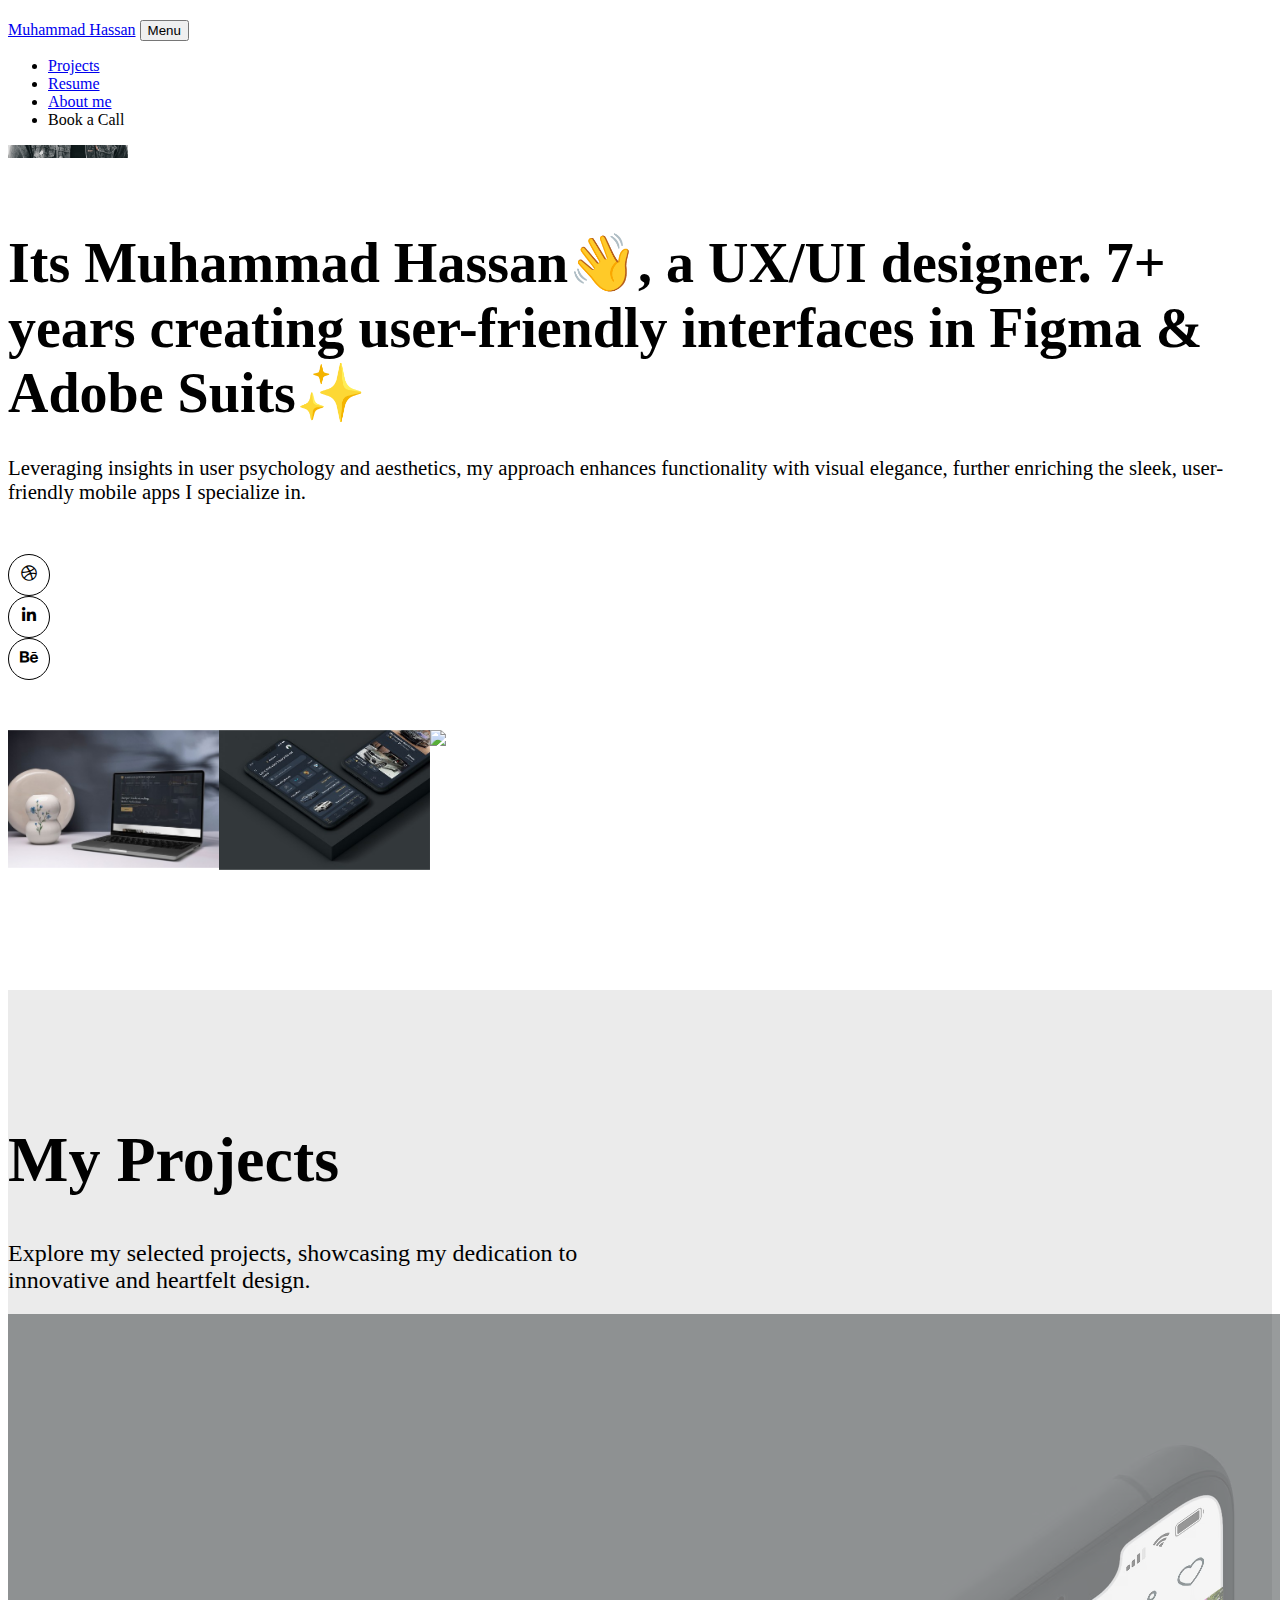
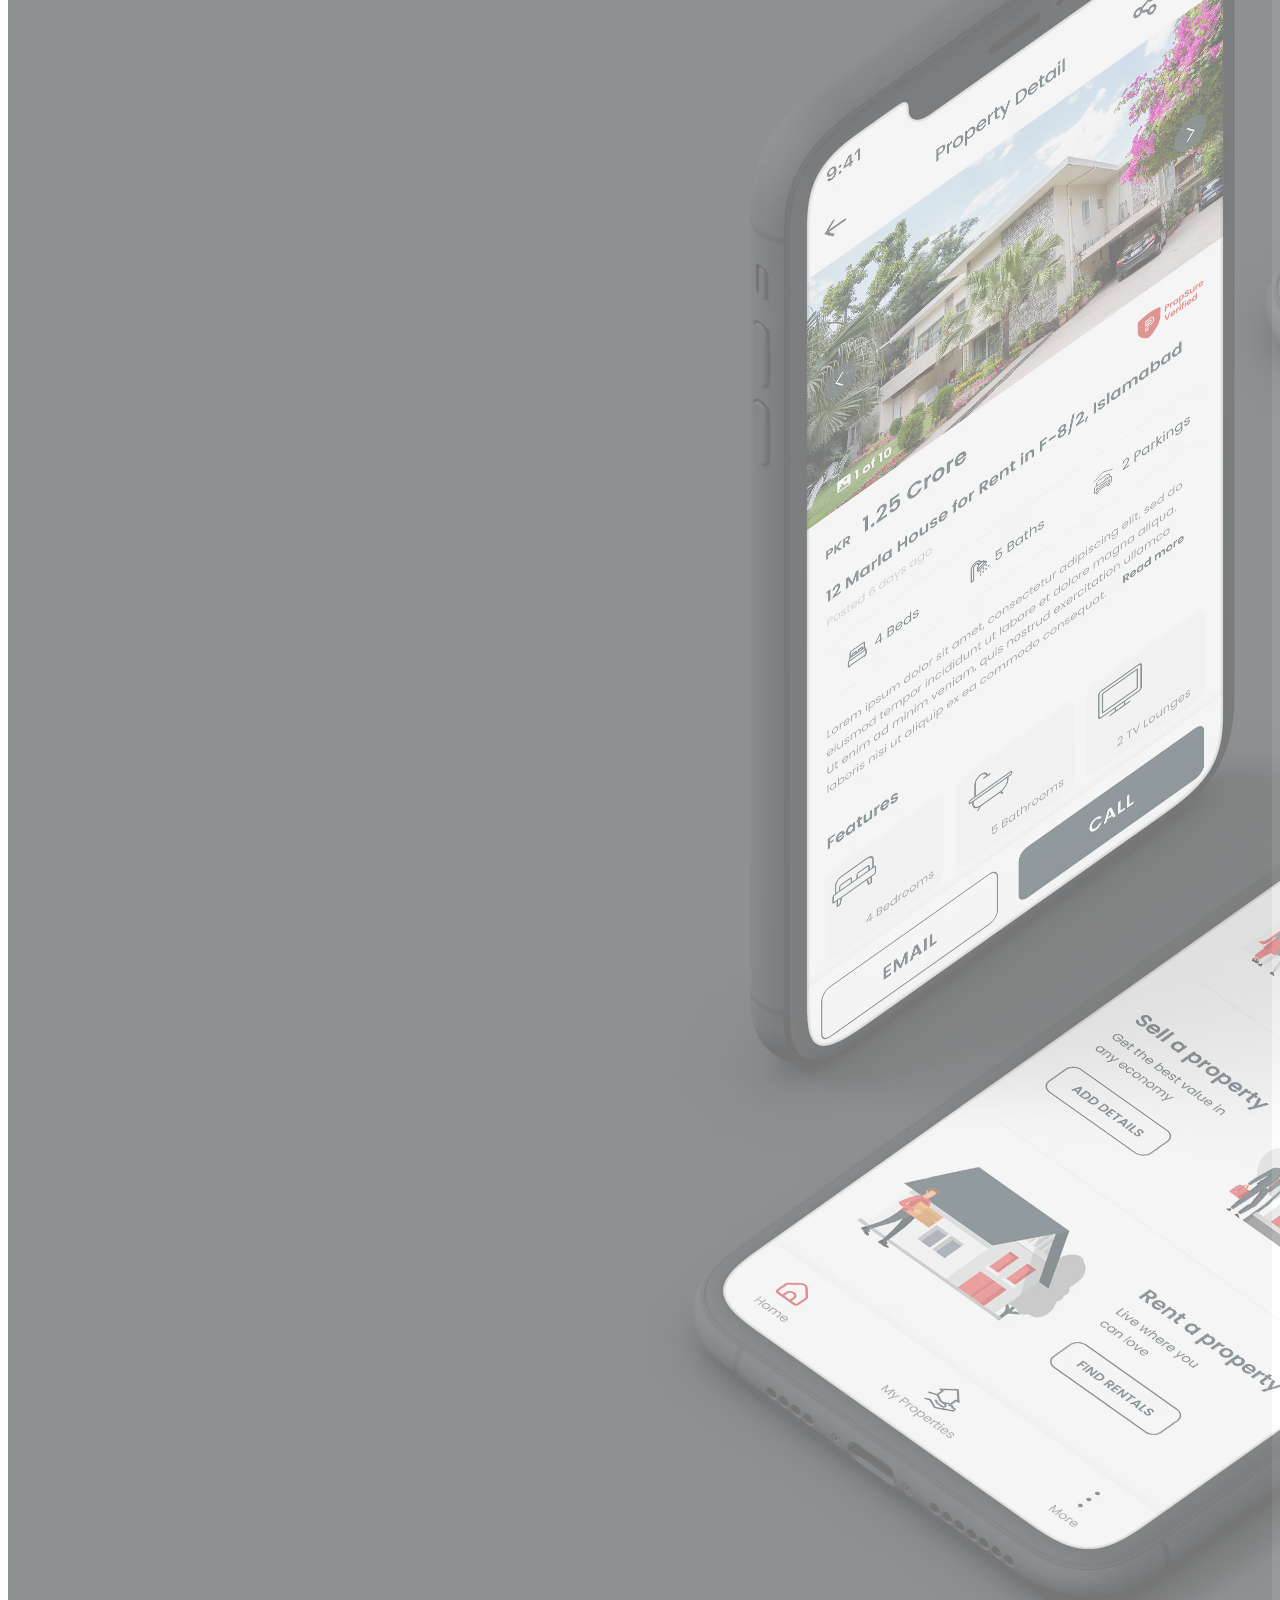
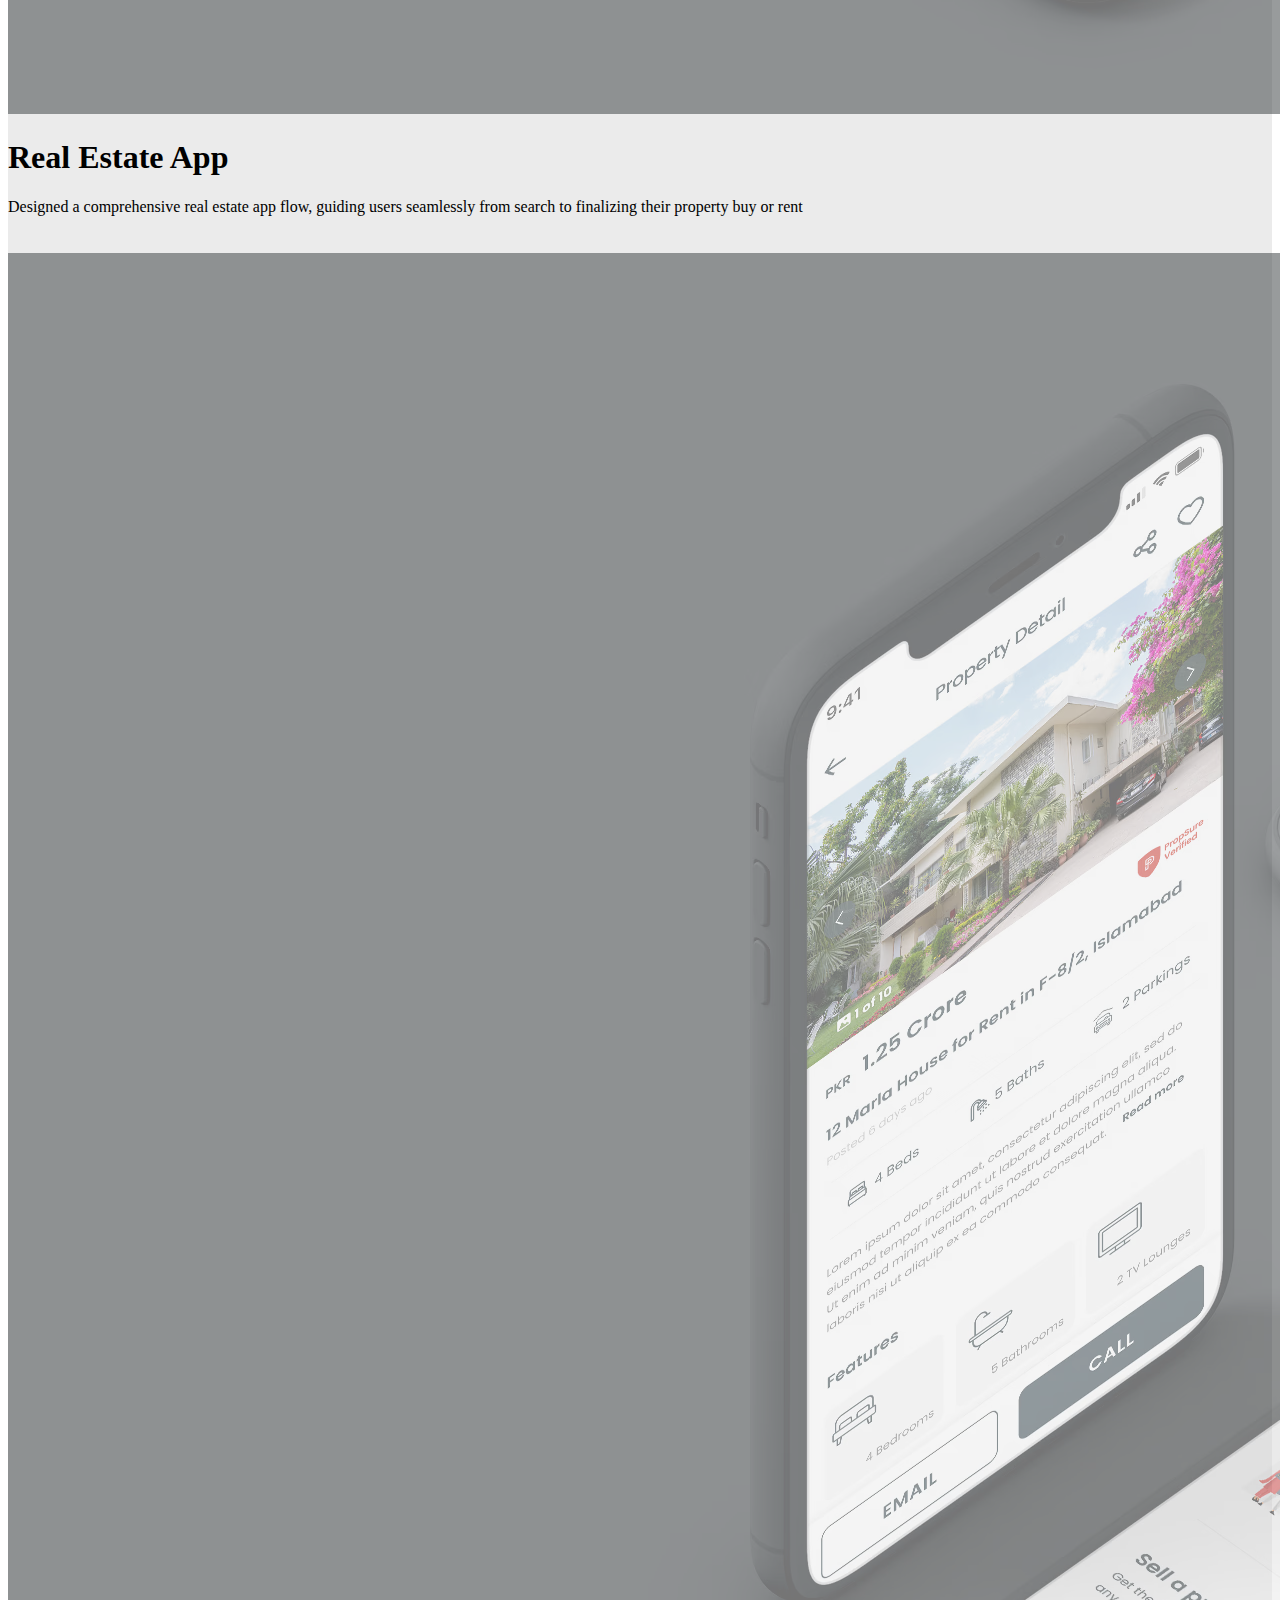
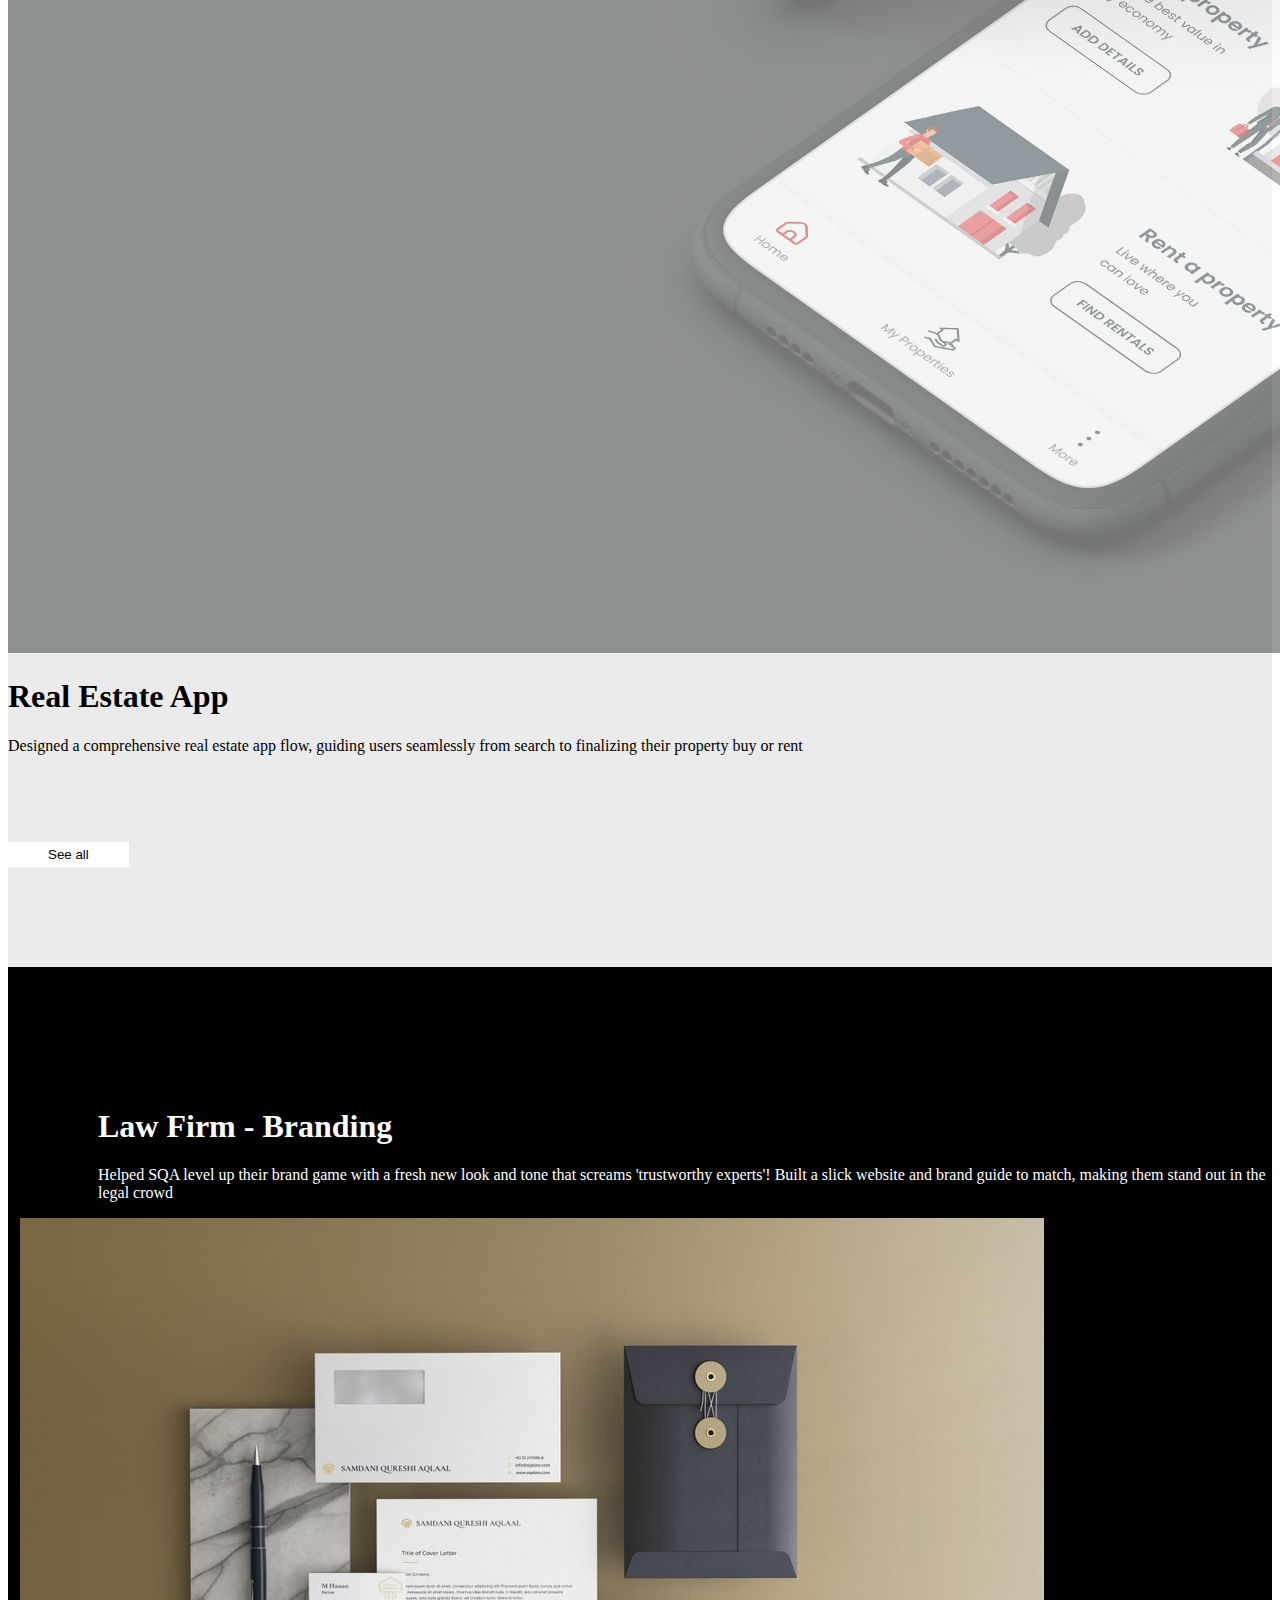
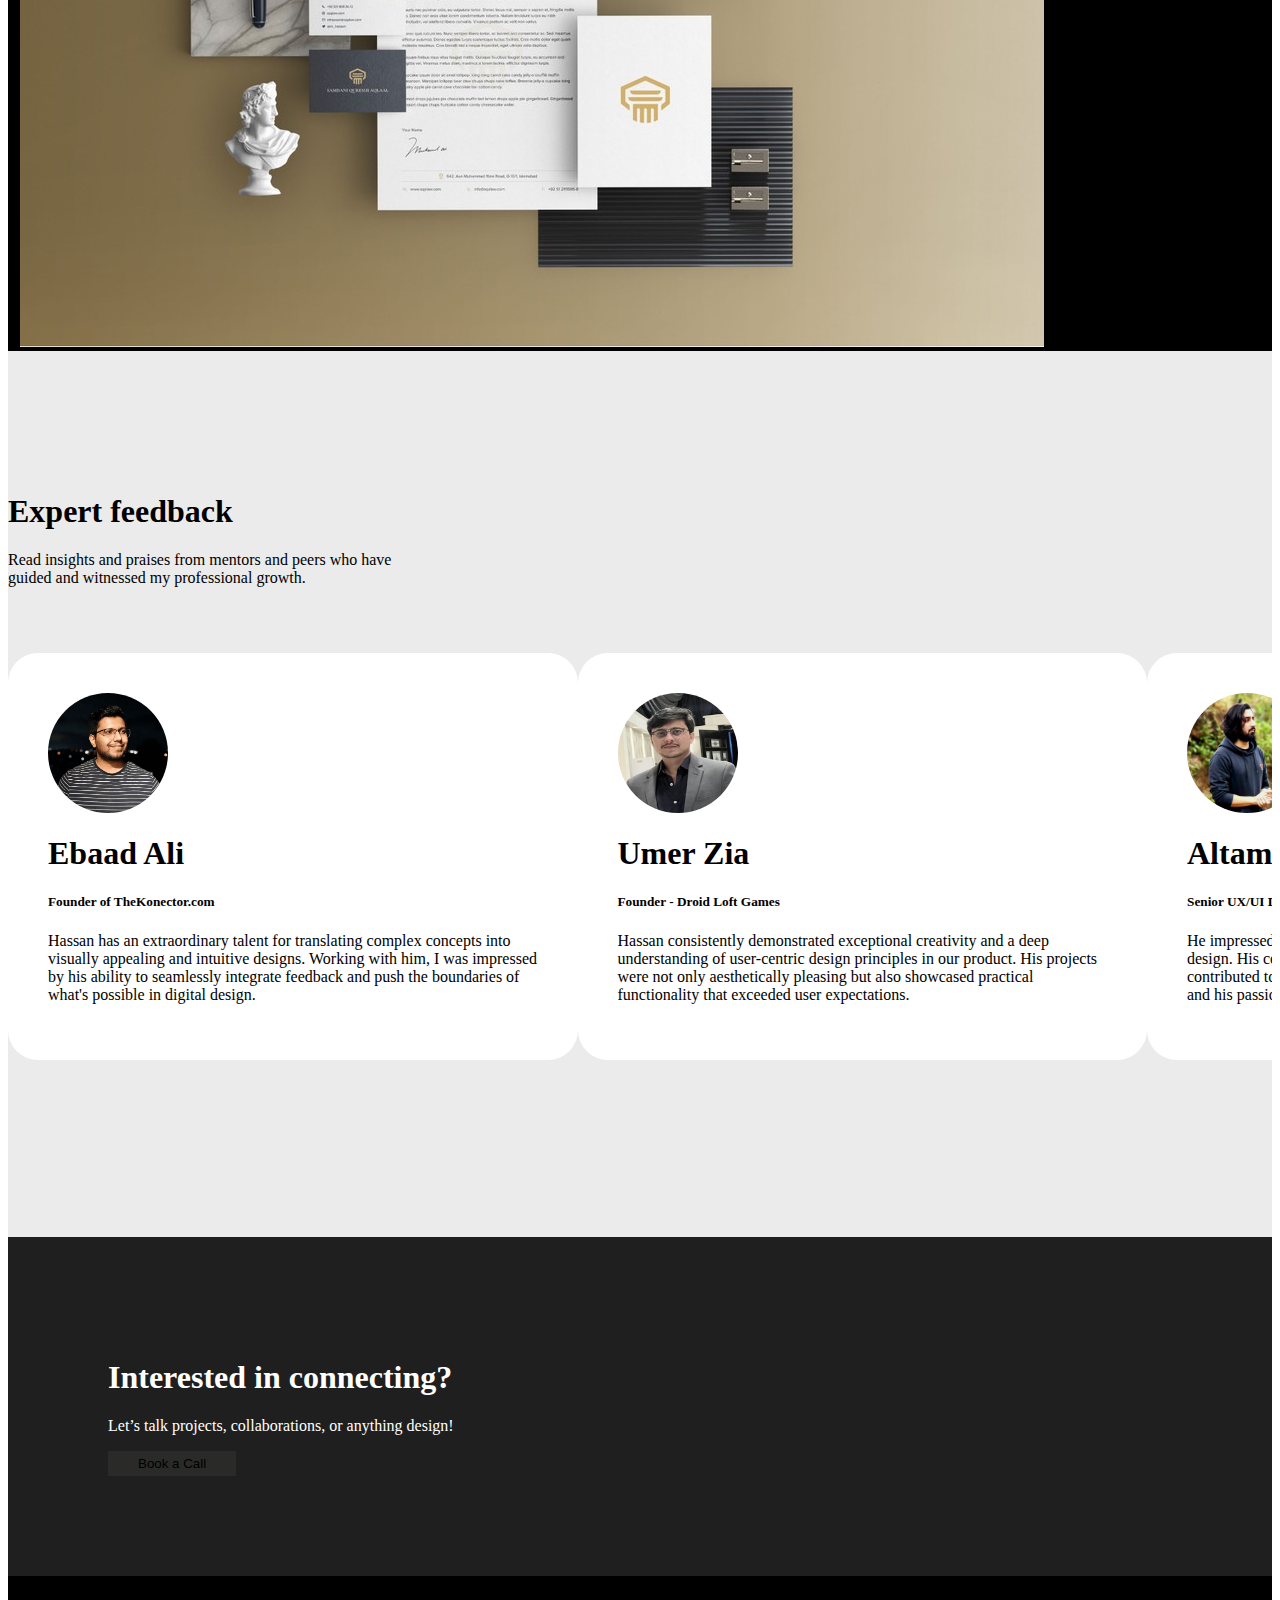
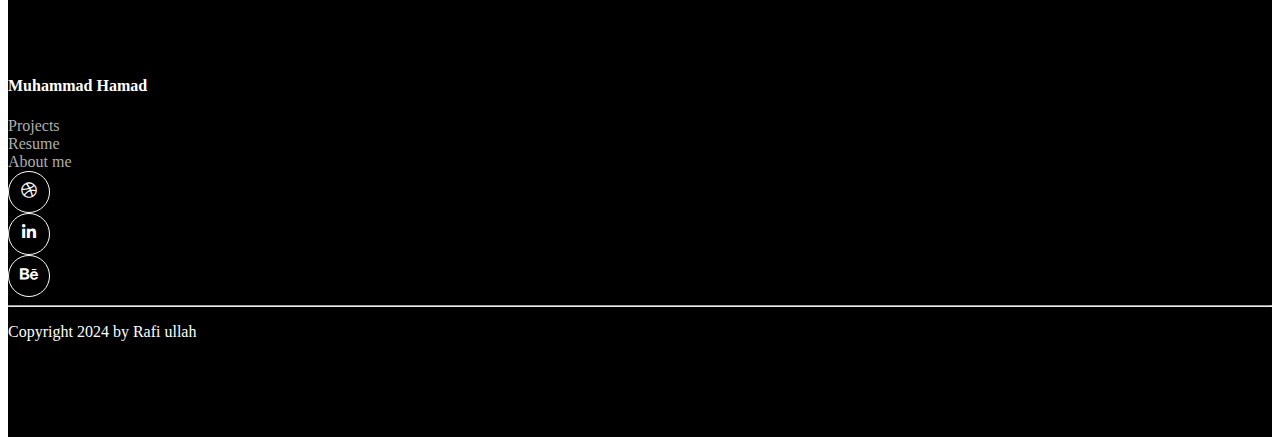
==== index.html @ 7bbd179b "first commit" ====
<!DOCTYPE html>
<html lang="en">

<head>
  <meta charset="UTF-8">
  <meta name="viewport" content="width=device-width, initial-scale=1.0">
  <title>Muhammad Hamad</title>

  <!-- -------------links------------------ -->

  <link rel="stylesheet" href="css/style.css">

  <link rel="stylesheet" href="https://cdn.jsdelivr.net/npm/bootstrap@5.3.2/dist/css/bootstrap.min.css"
    integrity="sha384-T3c6CoIi6uLrA9TneNEoa7RxnatzjcDSCmG1MXxSR1GAsXEV/Dwwykc2MPK8M2HN" crossorigin="anonymous">
  <link rel="stylesheet" href="https://cdn.jsdelivr.net/npm/bootstrap-icons@1.11.1/font/bootstrap-icons.css"
    integrity="sha384-4LISF5TTJX/fLmGSxO53rV4miRxdg84mZsxmO8Rx5jGtp/LbrixFETvWa5a6sESd" crossorigin="anonymous">
  <link rel="stylesheet" href="https://cdnjs.cloudflare.com/ajax/libs/font-awesome/6.5.1/css/all.min.css">


  <script src="https://code.jquery.com/jquery-3.7.1.slim.min.js"
    integrity="sha256-kmHvs0B+OpCW5GVHUNjv9rOmY0IvSIRcf7zGUDTDQM8=" crossorigin="anonymous"></script>

  <link rel="stylesheet" href="https://cdnjs.cloudflare.com/ajax/libs/OwlCarousel2/2.3.4/assets/owl.carousel.min.css">
  <link rel="stylesheet"
    href="https://cdnjs.cloudflare.com/ajax/libs/OwlCarousel2/2.3.4/assets/owl.theme.default.min.css">

  <script src="https://cdnjs.cloudflare.com/ajax/libs/OwlCarousel2/2.3.4/owl.carousel.min.js"></script>

  <script src="https://cdn.jsdelivr.net/npm/bootstrap@5.3.2/dist/js/bootstrap.bundle.min.js"
    integrity="sha384-C6RzsynM9kWDrMNeT87bh95OGNyZPhcTNXj1NW7RuBCsyN/o0jlpcV8Qyq46cDfL"
    crossorigin="anonymous"></script>




</head>

<body>

  <div class="container-fluid first">
    <nav class="navbar navbar-expand-lg  ftco_navbar ftco-navbar-light" id="ftco-navbar">
      <div class="container">
        <a class="navbar-brand" href="index.html">Muhammad Hassan</a>

        <button class="navbar-toggler" type="button" data-toggle="collapse" data-target="#ftco-nav"
          aria-controls="ftco-nav" aria-expanded="false" aria-label="Toggle navigation">
          <span class="oi oi-menu"></span> Menu
        </button>

        <div class="collapse navbar-collapse offset-6" id="ftco-nav">
          <ul class="navbar-nav ml-auto ">
            <li class="nav-item active"><a href="projects.html" class="nav-link">Projects</a></li>
            <li class="nav-item"><a href="Resume.html" class="nav-link">Resume</a></li>
            <li class="nav-item"><a href="About.html" class="nav-link">About me</a></li>
            <li class="nav-item">
              <div class="btn btn-outline-secondary">Book a Call</div>
            </li>
          </ul>
        </div>
      </div>
    </nav>


    <div class="container hero">
      <div class="row ml-20">
        <div class="col-3 hero-pic">
          <img class="rounded-circle border" src="images/hero.png" alt="">
        </div>
      </div>
      <div class="row">
        <h1 class="hero-h1">Its Muhammad Hassan👋, a UX/UI designer. 7+ years creating user-friendly interfaces in Figma
          & Adobe Suits✨
        </h1>
      </div>
      <div class="row">
        <p class="hero-p">Leveraging insights in user psychology and aesthetics, my approach enhances functionality with
          visual elegance,
          further enriching the sleek, user-friendly mobile apps I specialize in.</p>
      </div>
      <div class="row">
        <div class="icons d-flex gap-3">
          <div class="social-icons"><i class="fa-brands fa-dribbble"></i></div>
          <div class="social-icons"><i class="fa-brands fa-linkedin-in"></i></div>
          <div class="social-icons"><i class="fa-brands fa-behance"></i></div>
        </div>
      </div>
    </div>


    <!-- -----------------------carosul-1------------------------- -->

    <div class="container">
      <div id="carousel-1576221792454" class="banners-carousel-wrapper gl_column-gap-inherit">
        <div class="banners-carousel owl-carousel gl_carousel_data owl-loaded owl-drag">

          <div class="owl-stage-outer">
            <div class="owl-stage"
              style="transform: translate3d(-633px, 0px, 0px); transition: all 0s ease 0s; width: 2532px;">


              <div class="owl-item cloned" style="width: 211px;">
                <div class="gl_column_container gl_col-sm-">
                  <div>
                    <div class="spb_wrapper">
                      <div
                        class="promo-banner text-center vertical-alignment-top banner-default hover-default color-scheme-light ">
                        <div class="main-wrapp-img">
                          <div class="banner-image">
                            <img class="radious" src="images/item-1.jpg">

                            <div class="jas-wrap-lazy"></div>
                          </div>
                        </div>
                      </div>
                    </div>
                  </div>
                </div>
              </div>

              <div class="owl-item cloned" style="width: 211px;">
                <div class="gl_column_container gl_col-sm-">
                  <div>
                    <div class="spb_wrapper">
                      <div
                        class="promo-banner text-center vertical-alignment-top banner-default hover-default color-scheme-light ">
                        <div class="main-wrapp-img">
                          <div class="banner-image"><img src="images/item-2.jpg">
                            <div class="jas-wrap-lazy"></div>
                          </div>
                        </div>
                      </div>
                    </div>
                  </div>
                </div>
              </div>

              <div class="owl-item cloned" style="width: 211px;">
                <div class="gl_column_container gl_col-sm-">
                  <div>
                    <div class="spb_wrapper">
                      <div
                        class="promo-banner text-center vertical-alignment-top banner-default hover-default color-scheme-light ">
                        <div class="main-wrapp-img">
                          <div class="banner-image"><img src="images/item-3.jpg">
                            <div class="jas-wrap-lazy"></div>
                          </div>
                        </div>
                      </div>
                    </div>
                  </div>
                </div>
              </div>


              <div class="owl-item active" style="width: 211px;">
                <div class="gl_column_container gl_col-sm-">
                  <div>
                    <div class="spb_wrapper">
                      <div
                        class="promo-banner text-center vertical-alignment-top banner-default hover-default color-scheme-light ">
                        <div class="main-wrapp-img">
                          <div class="banner-image"><img src="images/item-4.jpg">
                            <div class="jas-wrap-lazy"></div>
                          </div>
                        </div>
                      </div>
                    </div>
                  </div>
                </div>
              </div>

              <div class="owl-item active" style="width: 211px;">
                <div class="gl_column_container gl_col-sm-">
                  <div>
                    <div class="spb_wrapper">
                      <div
                        class="promo-banner text-center vertical-alignment-top banner-default hover-default color-scheme-light ">
                        <div class="main-wrapp-img">
                          <div class="banner-image"><img src="images/item-5.jpg">
                            <div class="jas-wrap-lazy"></div>
                          </div>
                        </div>
                      </div>
                    </div>
                  </div>
                </div>
              </div>




              <div class="owl-item cloned" style="width: 211px;">
                <div class="gl_column_container gl_col-sm-">
                  <div>
                    <div class="spb_wrapper">
                      <div
                        class="promo-banner text-center vertical-alignment-top banner-default hover-default color-scheme-light ">
                        <div class="main-wrapp-img">
                          <div class="banner-image"><img src="images/6-min_270x.webp">
                            <div class="jas-wrap-lazy"></div>
                          </div>
                        </div>
                      </div>
                    </div>
                  </div>
                </div>
              </div>
              
            </div>
          </div>
        </div>
      </div>
    </div>
    </div> <!--end of first container-fluid -->


    <!-- ---------------------projects--------second---------    -->

    <div class="container-fluid second">
      <div class="container projects">
        <div class="row">
          <h1 class="project-h1">My Projects</h1>
        </div>
        <div class="row">
          <p class="project-p">Explore my selected projects, showcasing my dedication to <br> innovative and
            heartfelt
            design.</p>
        </div>
        <div class="row">
          <div class="col-12 col-sm-6 project-hover">
            <img class="w-100 rounded" src="images/project-1.avif" alt="">
            <h1>Real Estate App</h1>
            <p>Designed a comprehensive real estate app flow, guiding users seamlessly from search to finalizing
              their
              property buy or rent</p>
            <button type="button" class="btn btn-link">See the Project</button>
          </div>

          <div class="col-12 col-sm-6 project-hover">
            <img class="w-100 rounded" src="images/project-1.avif" alt="">
            <h1>Real Estate App</h1>
            <p>Designed a comprehensive real estate app flow, guiding users seamlessly from search to finalizing
              their
              property buy or rent</p>
            <button type="button" class="btn btn-link">See the Project</button>
          </div>

        </div>
        <div class="row">
          <div class="text-center">
            <a href="projects.html">
              <button type="button" class="btn btn-outline-primary see-all">See all</button>
            </a>
            
          </div>
        </div>
      </div>
    </div>



    <!-- -------------------------------law-firm----------third----------- -->

    <div class="container-fluid law-firm">


      <div class="continer">

        <div class="row">
          <div class="col-12 col-lg-6 col-sm-6">
            <div class="law-firm-txt">
              <h1>Law Firm - Branding</h1>
              <p>Helped SQA level up their brand game with a fresh new look and tone that screams 'trustworthy
                experts'!
                Built a slick website and brand guide to match, making them stand out in the legal crowd</p>
            </div>
          </div>

          <div class="col-12 col-lg-6 col-sm-6">
            <img class="w-100" style="margin-left: 12px;" src="images/law-firm-img.jpg" alt="">
          </div>

        </div>
      </div>
    </div>



    <!-- ----------------------expert-feedback---------fourth--------- -->

    <div class="container-fluid expert-feedback">

      <div class="container ">
        <div class="row">
          <h1>Expert feedback</h1>
        </div>
        <div class="row">
          <p>Read insights and praises from mentors and peers who have <br> guided and witnessed my professional
            growth.</p>
        </div>
      </div>


      <div class="container">

        <div class="testimonials-wrapper">
          <div
            class="testimonials testimonials-slider testimon-style-boxed testimon-columns-1 testimon-align-center ins-owl-carousel owl-carousel owl-loaded owl-drag">
            <div class="owl-stage-outer owl-height" style="height: 534px;">
              <div class="owl-stage"
                style="transform: translate3d(0px, 0px, 0px); transition: all 0s ease 0s; width: 2278px;">
                <div class="owl-item active" style="width: 569.5px;">

                  <div class="testimonial">
                    <div class="testimonial-inner">
                      <div class="testimonial-avatar">
                        <img class="testimonial-avatar-image " src="images/person-1.png">
                      </div>

                      <div class="testimonial-content">
                        <h1>Ebaad Ali</h1>
                        <h5>Founder of TheKonector.com</h5>
                        <p>Hassan has an extraordinary talent for translating complex concepts into visually
                          appealing and intuitive designs. Working with him, I was impressed by his ability to
                          seamlessly integrate feedback and push the boundaries of what's possible in digital
                          design.</p>
                      </div>

                    </div>
                  </div>
                </div>

                <div class="owl-item active" style="width: 569.5px;">
                  <div class="testimonial">
                    <div class="testimonial-inner">
                      <div class="testimonial-avatar"><img class="testimonial-avatar-image" src="images/person-2.jpg">
                      </div>

                      <div class="testimonial-content">
                        <h1>Umer Zia</h1>
                        <h5>Founder - Droid Loft Games</h5>
                        <p>Hassan consistently demonstrated exceptional creativity and a deep understanding of
                          user-centric design principles in our product. His projects were not only aesthetically
                          pleasing but also showcased practical functionality that exceeded user expectations.</p>
                      </div>

                    </div>
                  </div>
                </div>


                <div class="owl-item" style="width: 569.5px;">
                  <div class="testimonial">
                    <div class="testimonial-inner">
                      <div class="testimonial-avatar"><img class="testimonial-avatar-image " src="images/person-3.jpg">
                      </div>

                      <div class="testimonial-content">
                        <h1>Altamash Shaban</h1>
                        <h5>Senior UX/UI Designer at Graana</h5>
                        <p>He impressed us with his dedication and innovative approach to UX/UI design. His
                          commitment to user-centered principles significantly contributed to our project's success.
                          His ability to quickly apply feedback and his passion for design trends mark him as a
                          standout talent in the field.</p>
                      </div>

                    </div>
                  </div>
                </div>


                <div class="owl-item" style="width: 569.5px;">
                  <div class="testimonial">
                    <div class="testimonial-inner">
                      <div class="testimonial-avatar"><img class="testimonial-avatar-image" src="images/person-4.jpg">
                      </div>

                      <div class="testimonial-content">
                        <h1>M. Hamza</h1>
                        <h5>Head of Product at Graana</h5>
                        <p>As the Head of Product, I have witnessed Hassan's remarkable growth as a designer. He has
                          a keen eye for detail and a commendable dedication to his craft, which has set a high
                          standard for his peers. Hassan's work is a testament to his potential in the design
                          industry.</p>
                      </div>

                    </div>
                  </div>
                </div>
              </div>
            </div>


            <div class="owl-nav">
              <div class="owl-prev disabled"></div>
              <div class="owl-next"></div>
            </div>

          </div>
        </div>
      </div>

    </div>

    <!-- -------------------------connecting-------------------- -->

    <div class="container-fluid connecting">
      <div class="container">
        <div class="row">
          <h1>Interested in connecting? </h1>
        </div>
        <div class="row">
          <p>Let’s talk projects, collaborations, or anything design!</p>
        </div>
        <div class="row">
          <div class="col-8">
            <button type="button" class="btn btn-primary connecting-button">Book a Call</button>
          </div>
        </div>
      </div>
    </div>


    <!-- -------------------footer----------- -->

    <footer class="footer">
      <div class="container">
        <div class="row text-center">
          <div class="col-12 col-lg-3"><h4>Muhammad Hamad</h4></div>
          <div class="col-12 col-lg-1"><a href="projects.html">Projects</a></div>
          <div class="col-12 col-lg-1"><a href="Resume.html">Resume</a></div>
          <div class="col-12 col-lg-1"><a href="About.html">About me</a></div>

          <div class="col d-flex gap-3 offset-4 text-center">
            <div class="social-icons"><i class="fa-brands fa-dribbble"></i></div>
            <div class="social-icons"><i class="fa-brands fa-linkedin-in"></i></div>
            <div class="social-icons"><i class="fa-brands fa-behance"></i></div>
          </div>
        </div>
      </div>

      <div class="container">
        <div class="col-12">
          <hr>
      </div>
      
      </div>
      <div class="text-center">
        <p>Copyright 2024 by Rafi ullah</p>
      </div>
    </footer>
    <!-- -------------------------javascript----------------------------- -->

    <script src="js/custom.js"></script>


</body>

</html>
---- css/style.css ----
.first{
    background-color: #fff;
    border-radius: 450px;
    margin-bottom: 120px;
    
}
.navbar{
    background-color: #fff;
    color: black;
    margin-top: 20px;
    margin-bottom: 10px;
    position: fixed;
    top: 0;
}
.nav-item:active{
    text-decoration: line-through;
}
.hero{
    padding-top: 30px;
}
.hero-pic img{
    height: 120px;
    width: 120px;
}
.hero-h1{
    font-size: 3.5rem !important;
    padding-top: 30px;
    margin-bottom: 30px;
}
.hero-p{
    font-size: 1.3rem !important;
}
.icons{
    margin-bottom: 50px;
    margin-top: 50px;
}
.social-icons{
    height: 40px;
    width: 40px;
    text-align: center;
    border: 1px solid;
    border-radius: 50%;
    .fa-brands{
        margin-top: 10px;
    }
}
.social-icons:hover{
    background-color: black;
    color: wheat;
}

#carousel-1576221792454 > div.owl-nav{
    display: none;
}
#carousel-1576221792454 > div.owl-dots{
    display: none;
}
.banners-carousel{
    margin-bottom: 50px;
}
/* ---------------------second------------------- */
.second{
    background-color: rgb(235, 235, 235);
}
.projects{
    padding-top: 90px;
    padding-bottom: 100px;
}
.project-h1{
    font-size: 4rem;
}
.project-p{
    font-size: 1.5rem;
    margin-top: 20px;
    margin-bottom: 20px;
}
.project-hover{
    .btn{
       opacity: 0;
        text-decoration: none;
        color: black;
    }
    img{
        opacity: 0.5;
    }
}

.project-hover:hover{
    img{
        opacity: 2;
    }
    .btn{
       opacity: 1;
    }
}
.see-all{
    margin-top: 50px;
    padding: 5px 40px 5px 40px !important;
    background-color: #fff !important;
    color: black !important;
    border: none !important;
}
.see-all:hover{
    background-color: black !important;
    color: white !important;

}



/* ----------------------------law firm--------third------------ */

.law-firm{
background-color: black;
color: #fff;
}
.law-firm-txt{
   margin-left: 90px;
   padding-top: 120px;
}

/* -------------------expert-feedback----------fourth----------- */

.expert-feedback{
    padding-top: 120px;
    padding-bottom: 100px;
    background-color: rgb(235, 235, 235);
}



/* ---------------testimonial------------------ */

.testimonial{
    margin-top: 50px;
}
.testimonial-inner{
    background-color: #fff;
    padding: 40px;
    border-radius: 30px;
}
.testimonial-avatar-image{
    width: 120px !important;
    height: 120px;
    border-radius: 50%;
}
.owl-prev span,.owl-next span{
    display: block;
    width: 50px;
    height: 50px;
    background-color: #fff;
    text-align: center;
    font-size: 30px;
    border-radius: 10px;
    margin-left: 10px;
}



/* --------------------connecting------------ */

.connecting{
    background-color: rgb(31, 31, 31);
    color: white;
    padding: 100px;
}
.connecting-button{
    background-color: rgb(42, 42, 40) !important;
    border: none !important;
    padding: 5px 30px 5px 30px !important;
}

/* --------------------footer--------------- */

.footer{
    background-color: black;
    color: #fff;
    padding-top: 80px;
    padding-bottom: 80px;
    a{
        text-decoration: none;
        color: #afafac;
    }
    a:hover{
        color: #fff;
    }
}



/* ---------------------Resume page---------------------- */

.resume-back{
    background-color: rgb(235, 235, 235);
}
.resume>div{
   padding: 60px;
}
body > div.container-fluid.resume-back-1 > div > div > div:nth-child(1) > h1{
    font-size: 60px;
}
body > div.container-fluid.resume-back-1 > div > div > div:nth-child(2) > p{
    font-size: 30px;
    margin-top: 20px;
    margin-bottom: 20px;
}

.resume-back-1{
    border-radius: 50px;
    position: relative;
    top: 40px;
    z-index: 11;
    background-color: #fff;
}

.resume-detail{
    padding-top: 50px;
    ul{
        margin-top: 20px;
        li{
            font-size: 20px;
            margin-bottom: 10px;
            span{
                font-weight: 700;
            }
        }
    }
}


/* ------------------------about page------------------- */

.about-back{
    background-color: rgb(235, 235, 235);
    padding-top: 120px;
    padding-bottom: 150px;
}
.about-back-1{
    border-radius: 50px;
    position: relative;
    top: 30px;
    z-index: 11;
    background-color: #fff;
    padding-bottom: 120px;
}
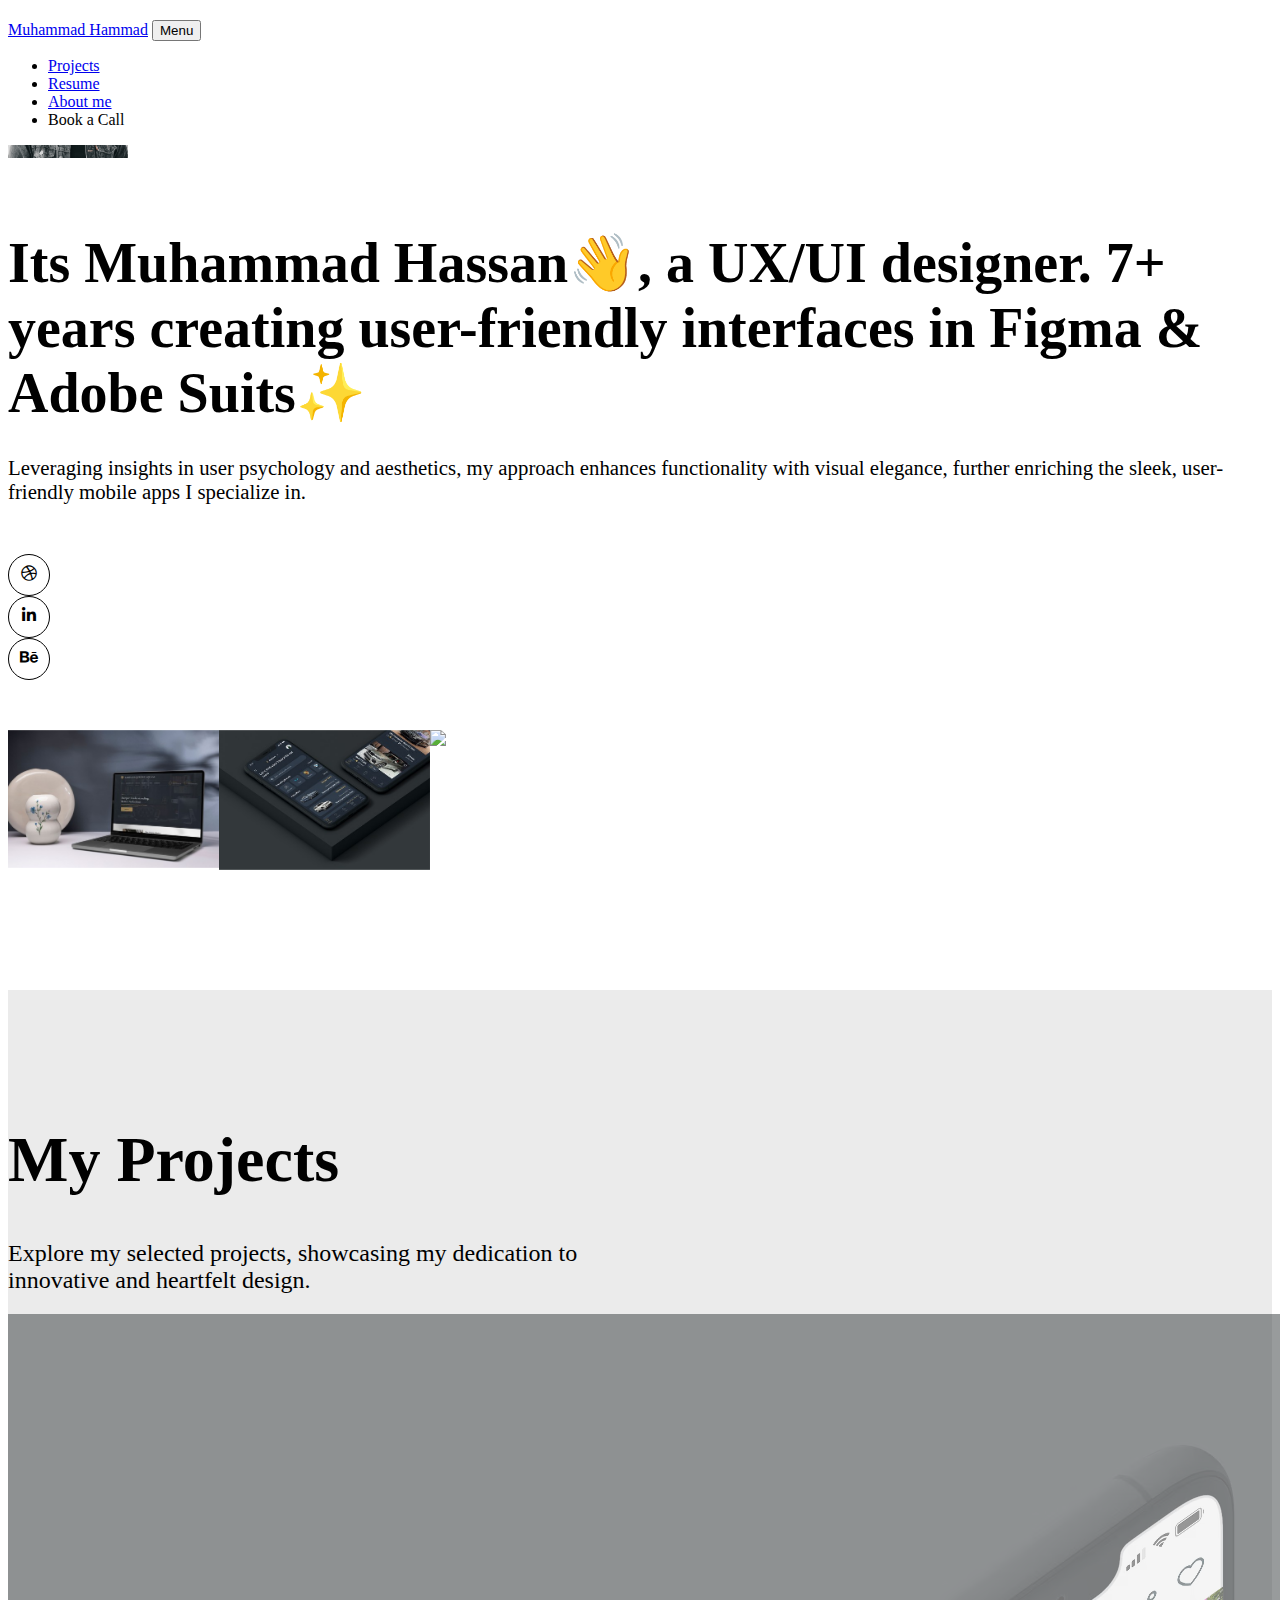
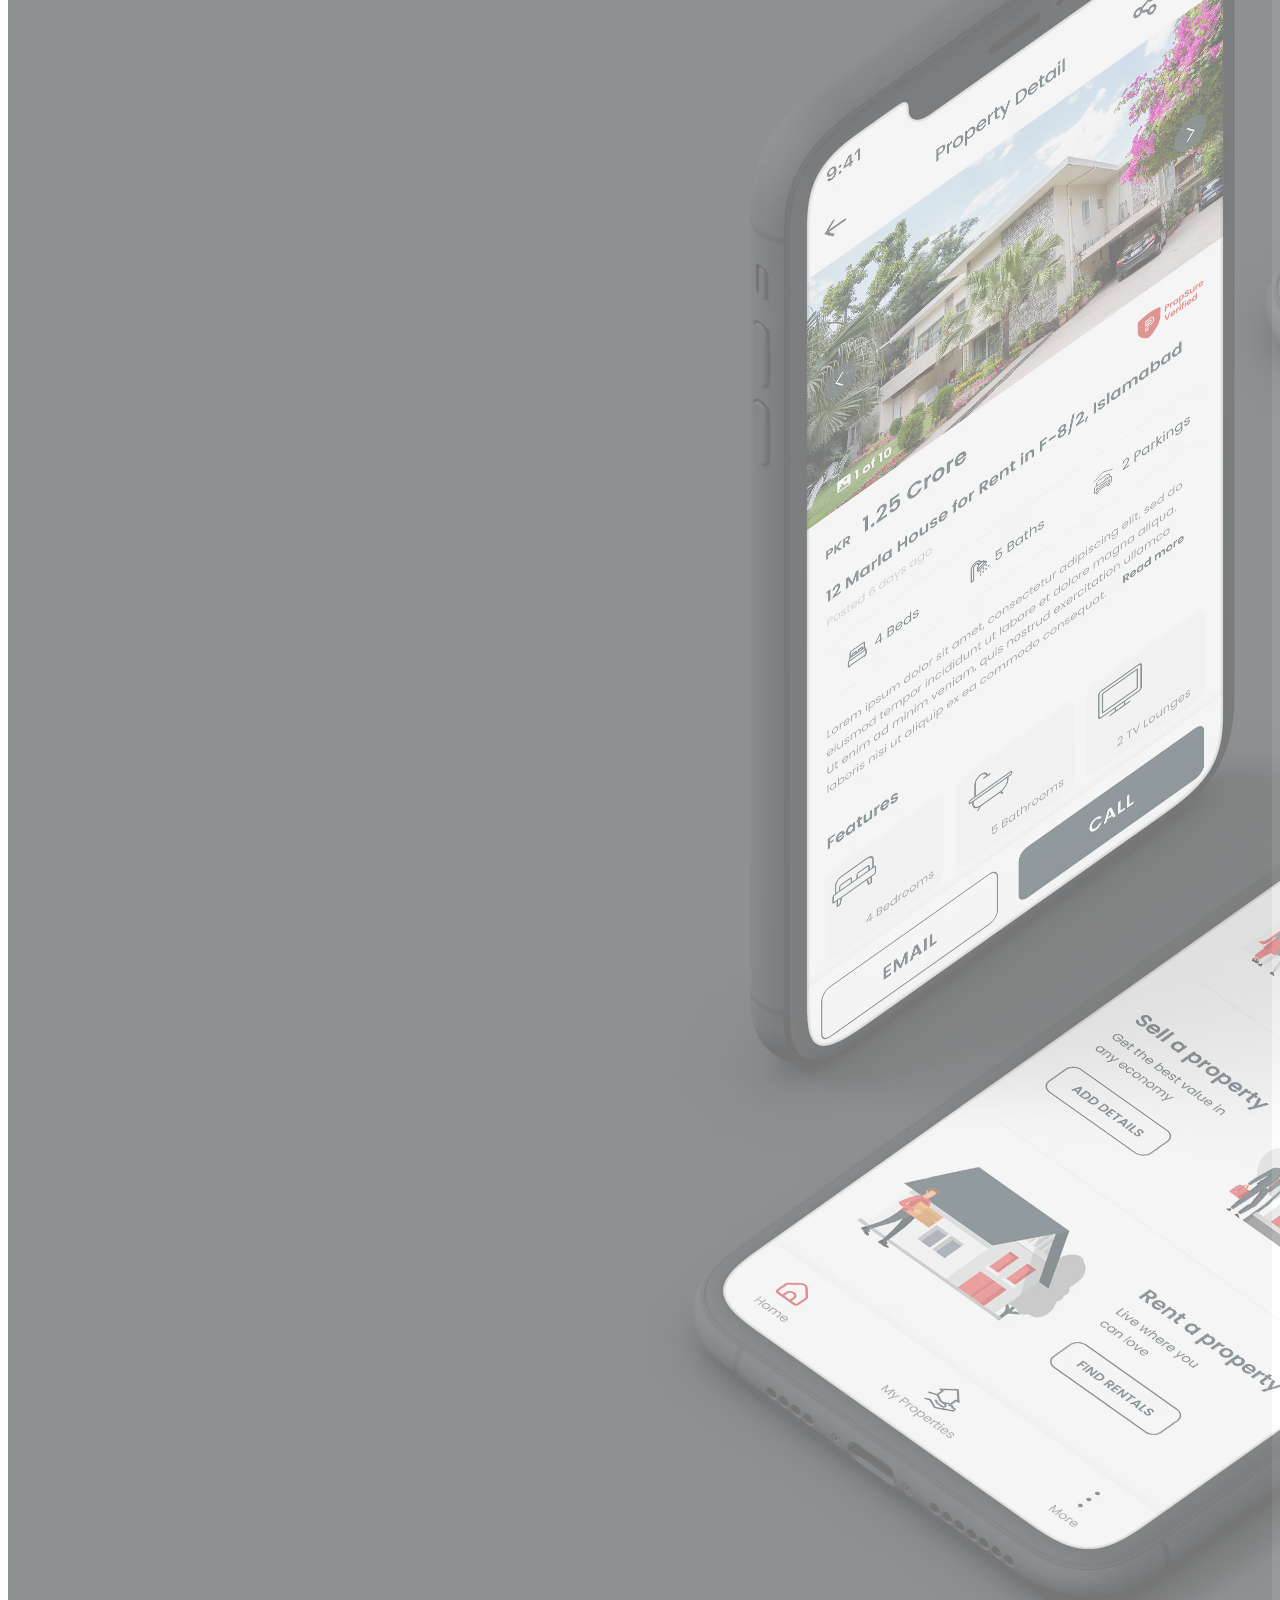
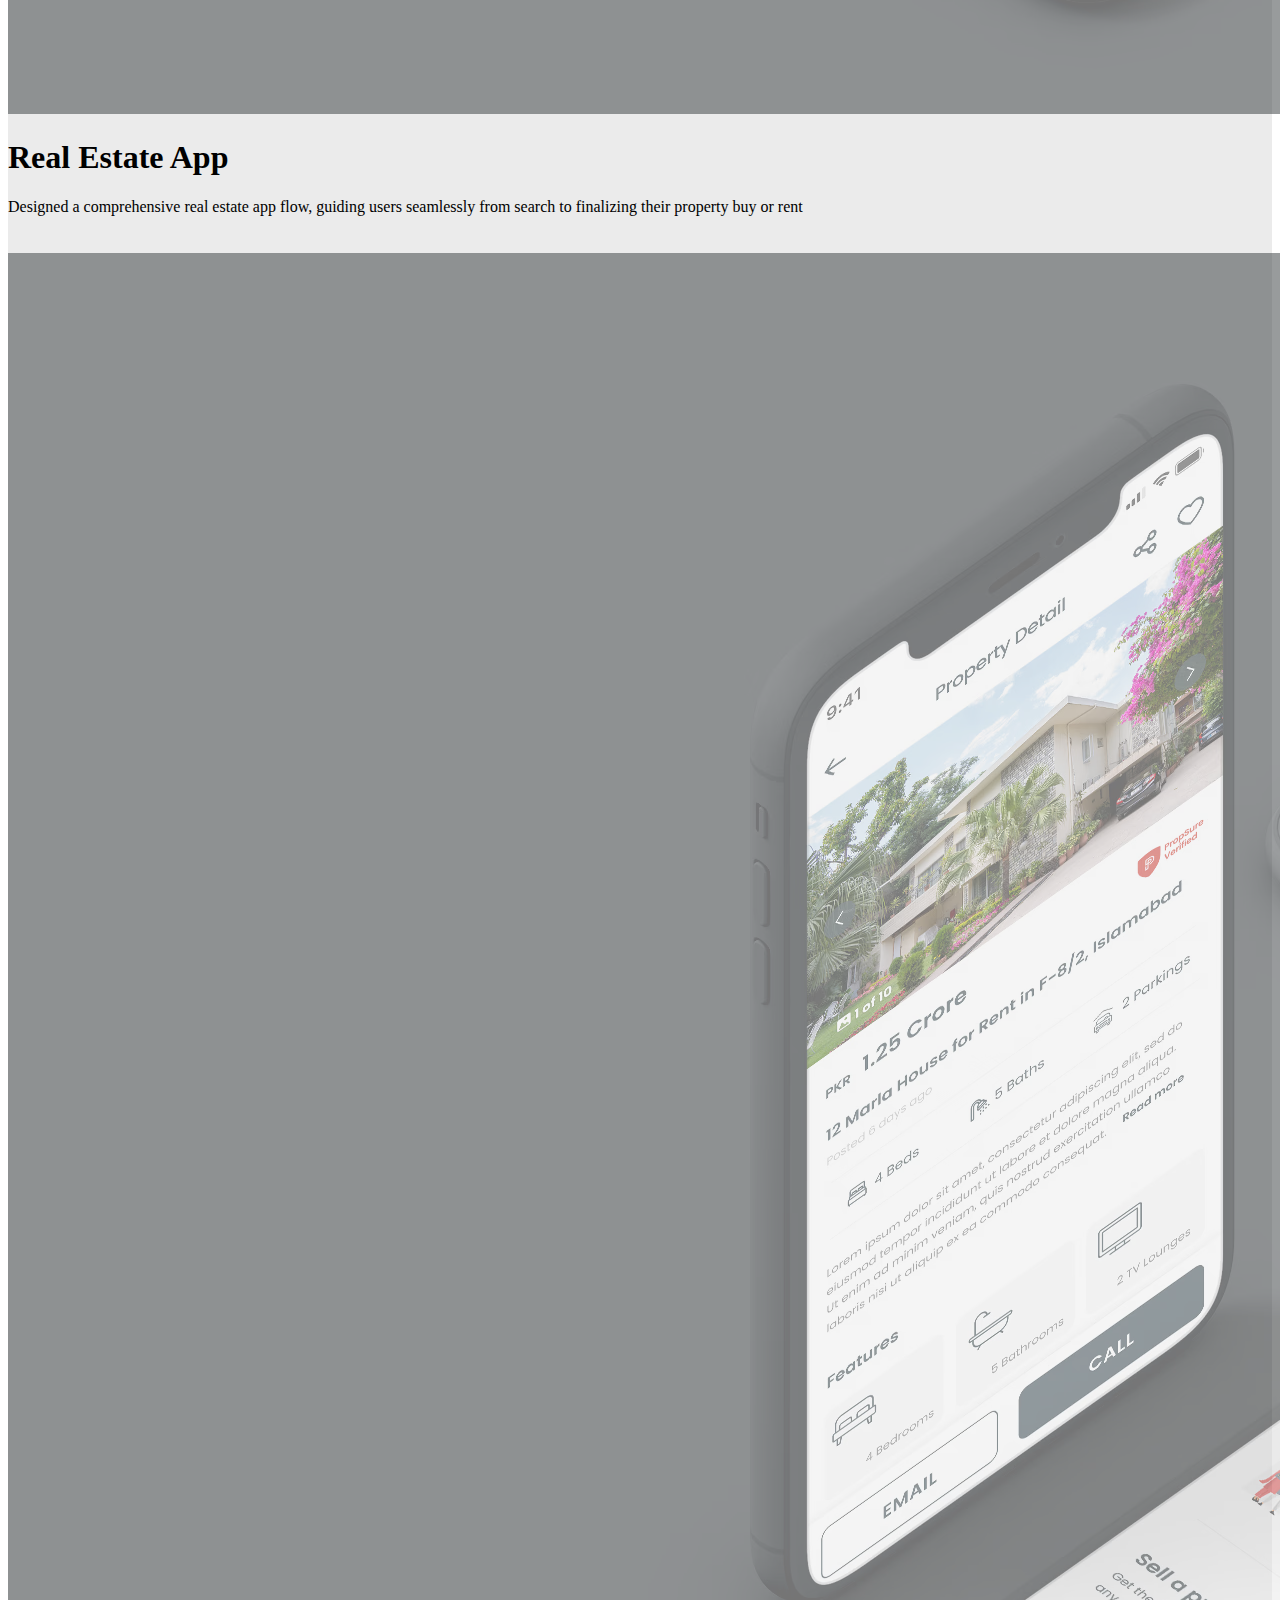
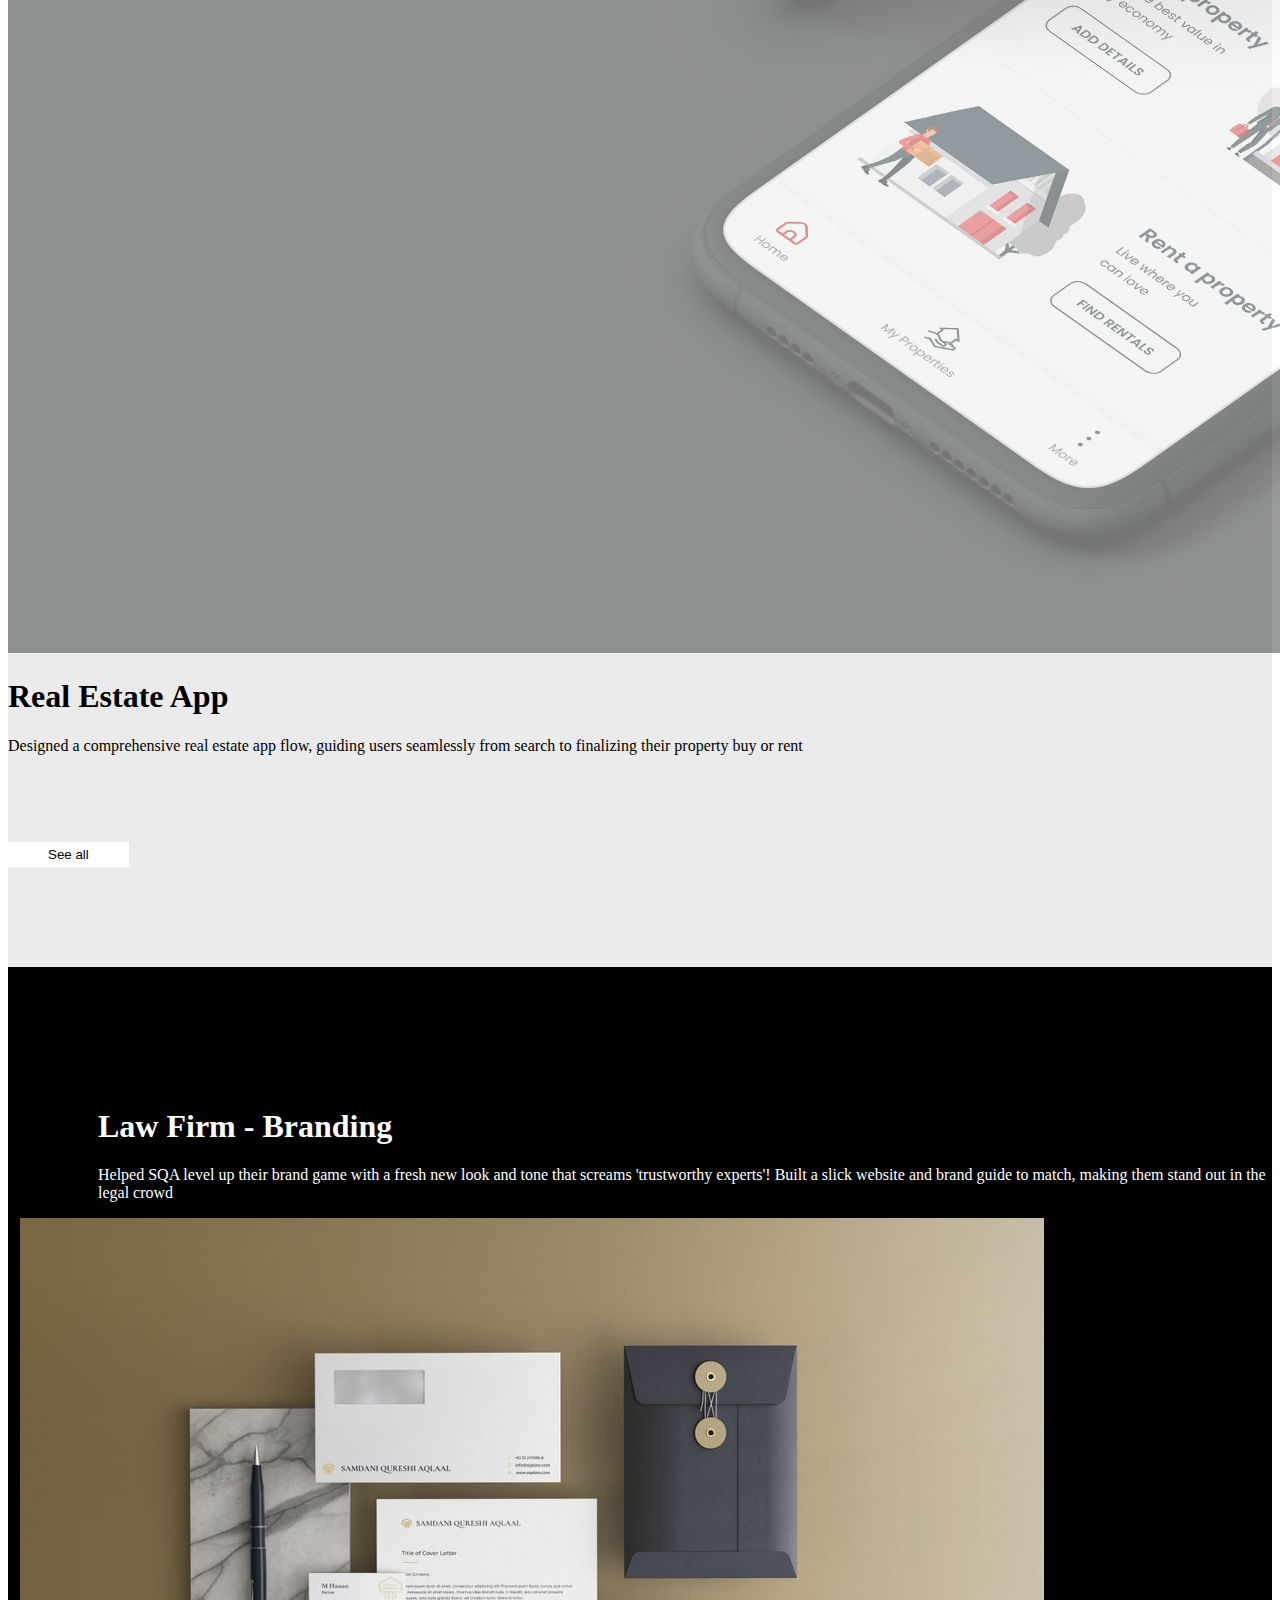
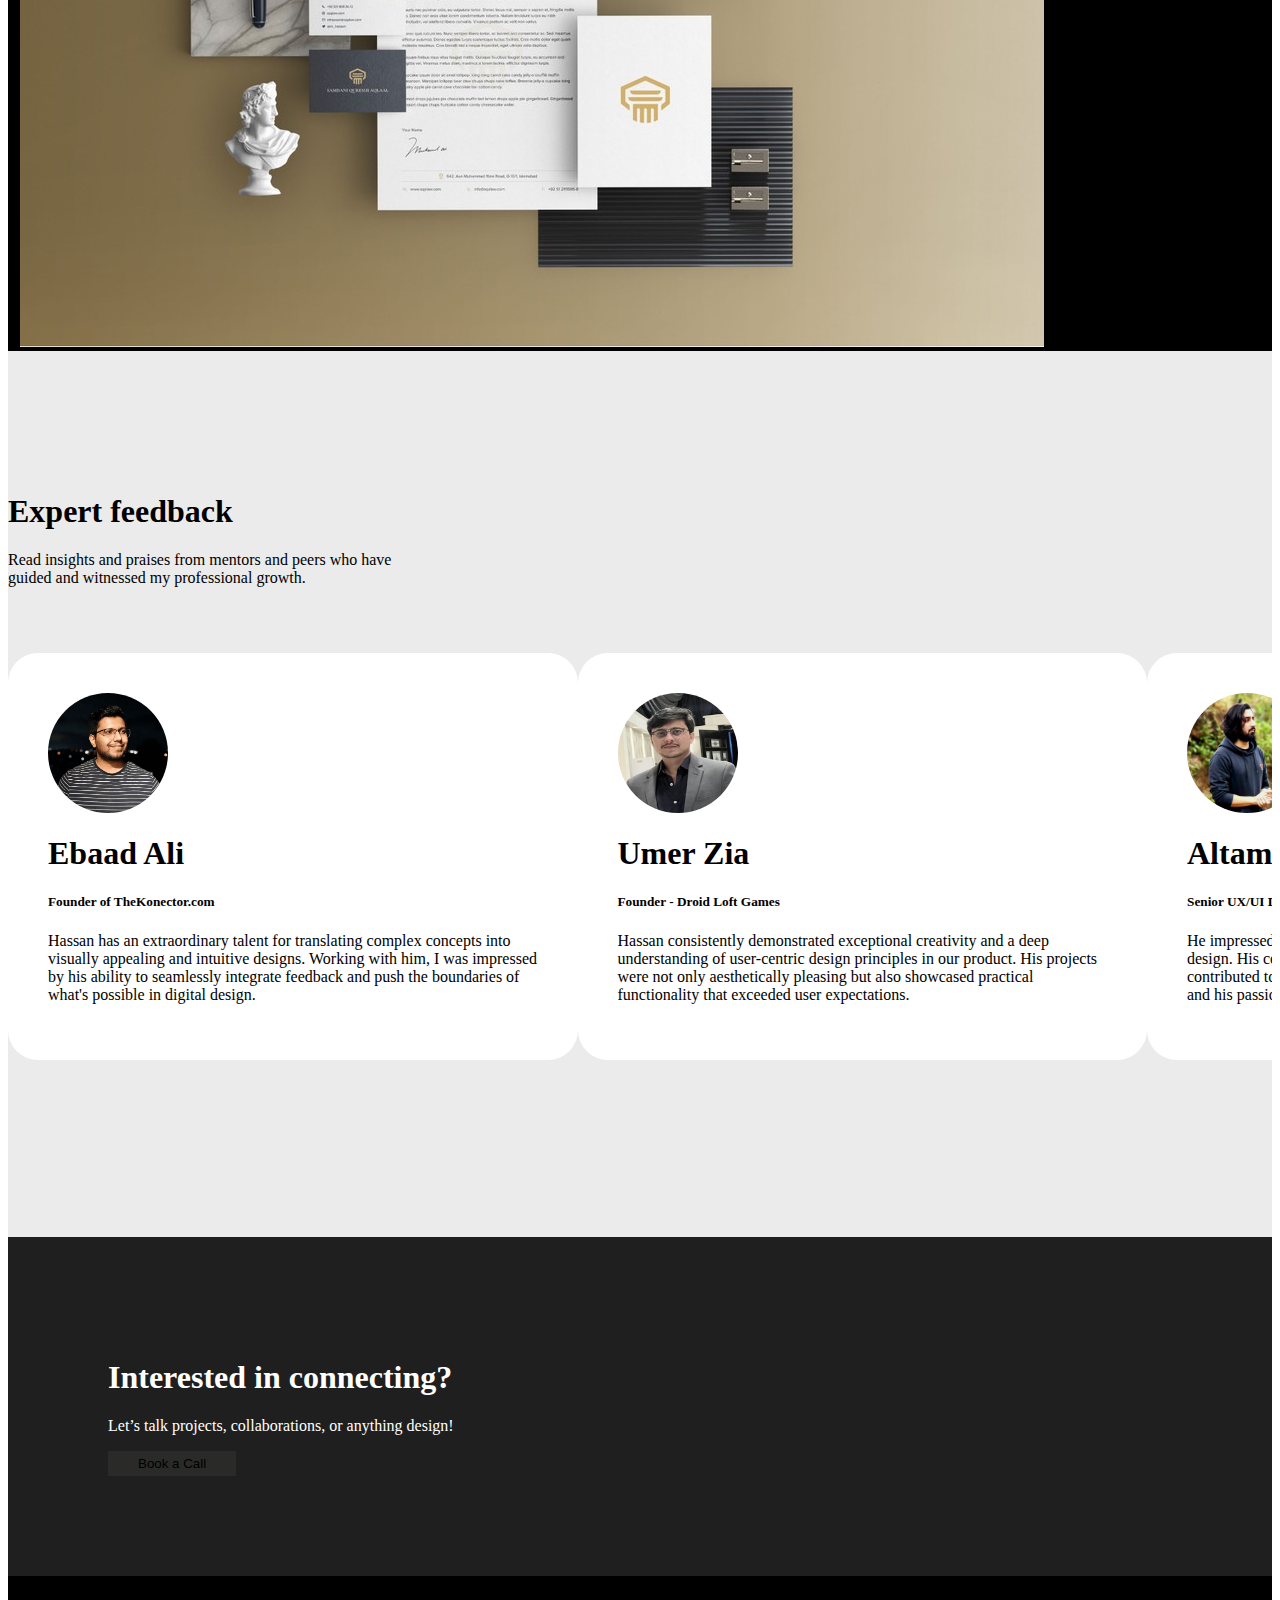
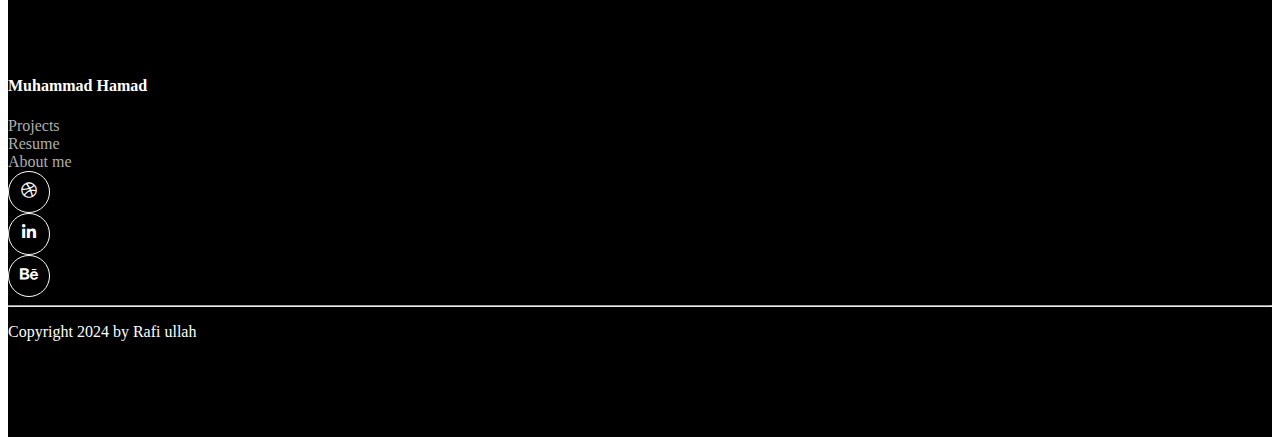
==== commit 62a869f7: "first commit" ====
--- a/index.html
+++ b/index.html
@@ -40,7 +40,7 @@
   <div class="container-fluid first">
     <nav class="navbar navbar-expand-lg  ftco_navbar ftco-navbar-light" id="ftco-navbar">
       <div class="container">
-        <a class="navbar-brand" href="index.html">Muhammad Hassan</a>
+        <a class="navbar-brand" href="index.html">Muhammad Hammad</a>
 
         <button class="navbar-toggler" type="button" data-toggle="collapse" data-target="#ftco-nav"
           aria-controls="ftco-nav" aria-expanded="false" aria-label="Toggle navigation">
@@ -267,7 +267,7 @@
       <div class="continer">
 
         <div class="row">
-          <div class="col-12 col-lg-6 col-sm-6">
+          <div class="col-12 col-lg-6 ">
             <div class="law-firm-txt">
               <h1>Law Firm - Branding</h1>
               <p>Helped SQA level up their brand game with a fresh new look and tone that screams 'trustworthy
@@ -276,8 +276,8 @@
             </div>
           </div>
 
-          <div class="col-12 col-lg-6 col-sm-6">
-            <img class="w-100" style="margin-left: 12px;" src="images/law-firm-img.jpg" alt="">
+          <div class="col-12 col-lg-6 ">
+            <img class="w-100" src="images/law-firm-img.jpg" alt="">
           </div>
 
         </div>
--- a/css/style.css
+++ b/css/style.css
@@ -117,6 +117,10 @@
 .law-firm-txt{
    margin-left: 90px;
    padding-top: 120px;
+}
+body > div.container-fluid.law-firm > div > div > div:nth-child(2) > img{
+    margin-left: 12px;
+    height: 100%;
 }
 
 /* -------------------expert-feedback----------fourth----------- */
@@ -242,4 +246,37 @@
     z-index: 11;
     background-color: #fff;
     padding-bottom: 120px;
-}+}
+
+
+
+
+
+/* --------------------------media query-------------------- */
+
+@media only screen and (max-width: 600px) {
+   .hero-h1{
+    font-size: 36px !important;
+   }
+   body > div.container-fluid.law-firm > div > div > div:nth-child(2) > img{
+    margin-right: 12px !important;
+}
+.law-firm-txt{
+    margin-left: 30px !important;
+    padding-top: 60px !important;
+    padding-bottom: 20px !important;
+ }
+
+ /* ----------------resume----------------- */
+
+ .resume>div{
+    padding: 25px !important;
+ }
+
+ body > div.container-fluid.resume-back-1 > div > div > div:nth-child(1) > h1{
+    font-size: 40px !important;
+}
+body > div.container-fluid.resume-back-1 > div > div > div:nth-child(2) > p{
+    font-size: 20px !important;
+}
+  }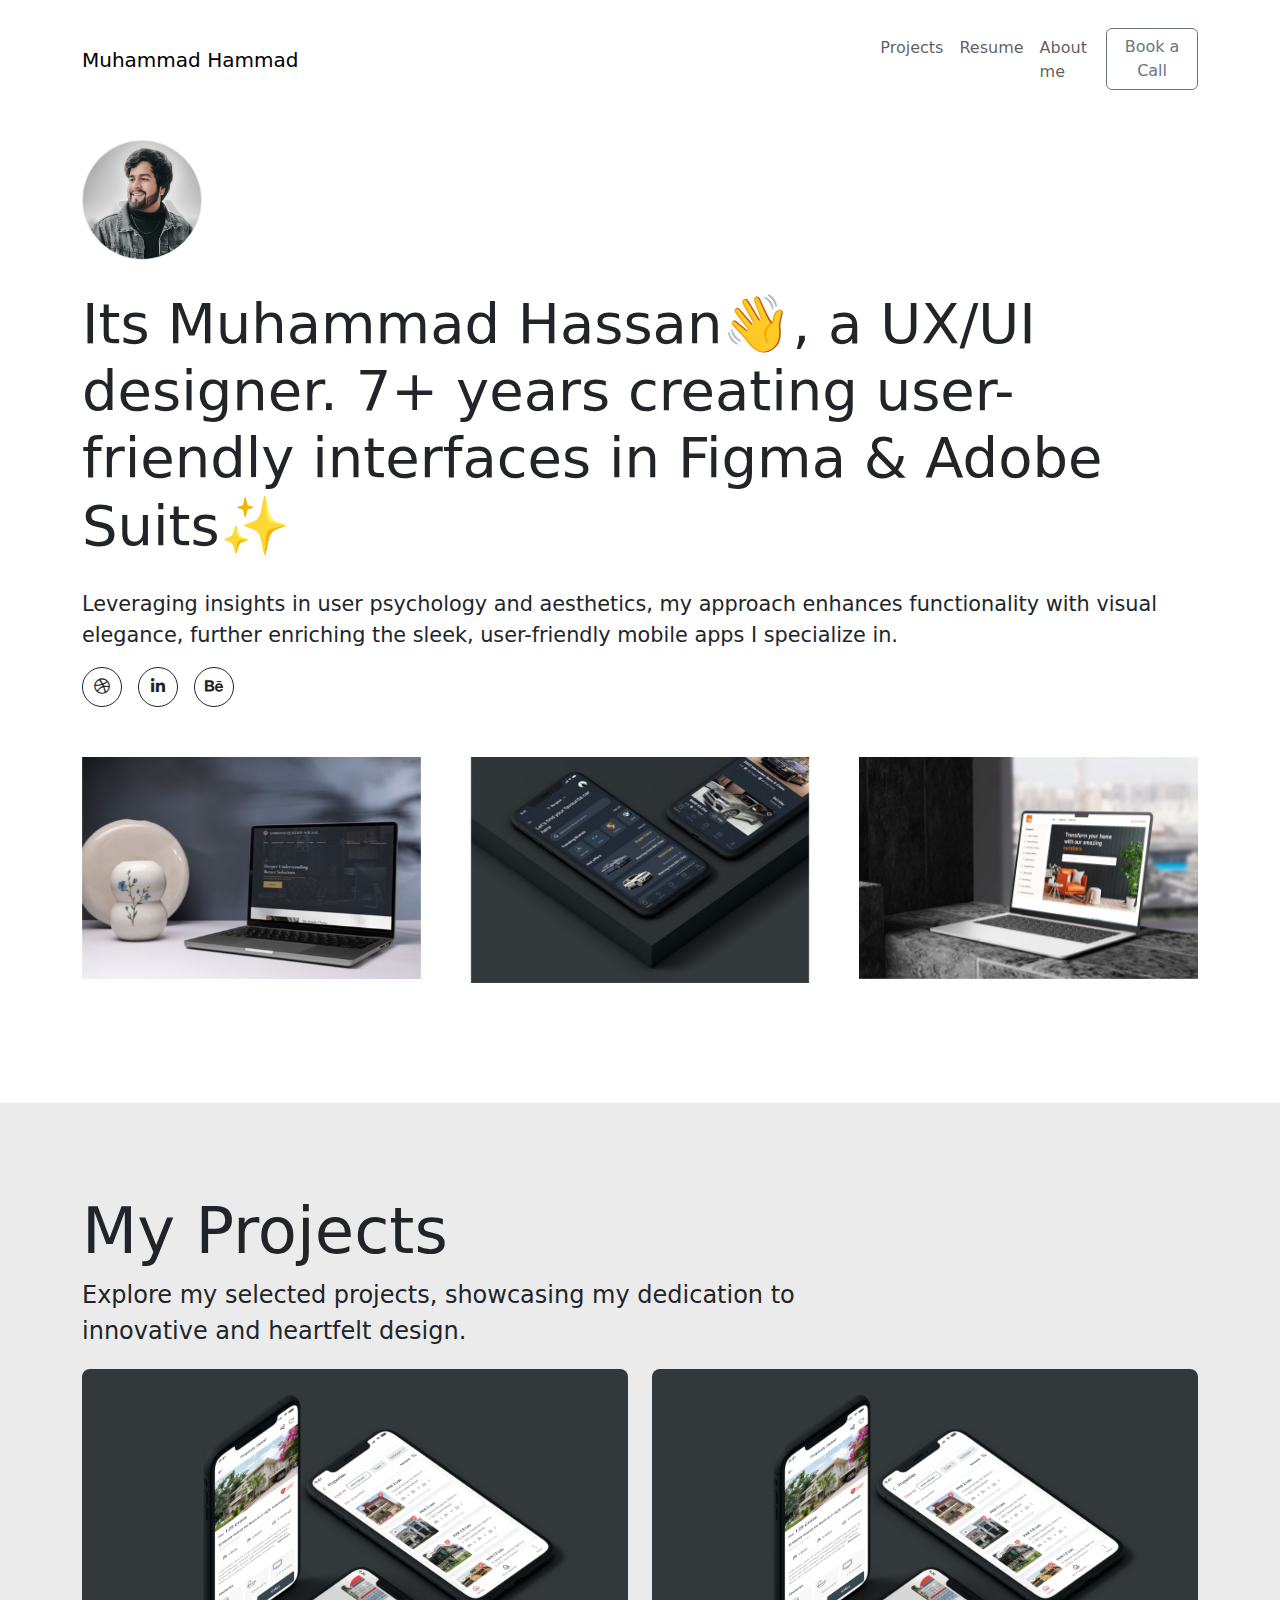
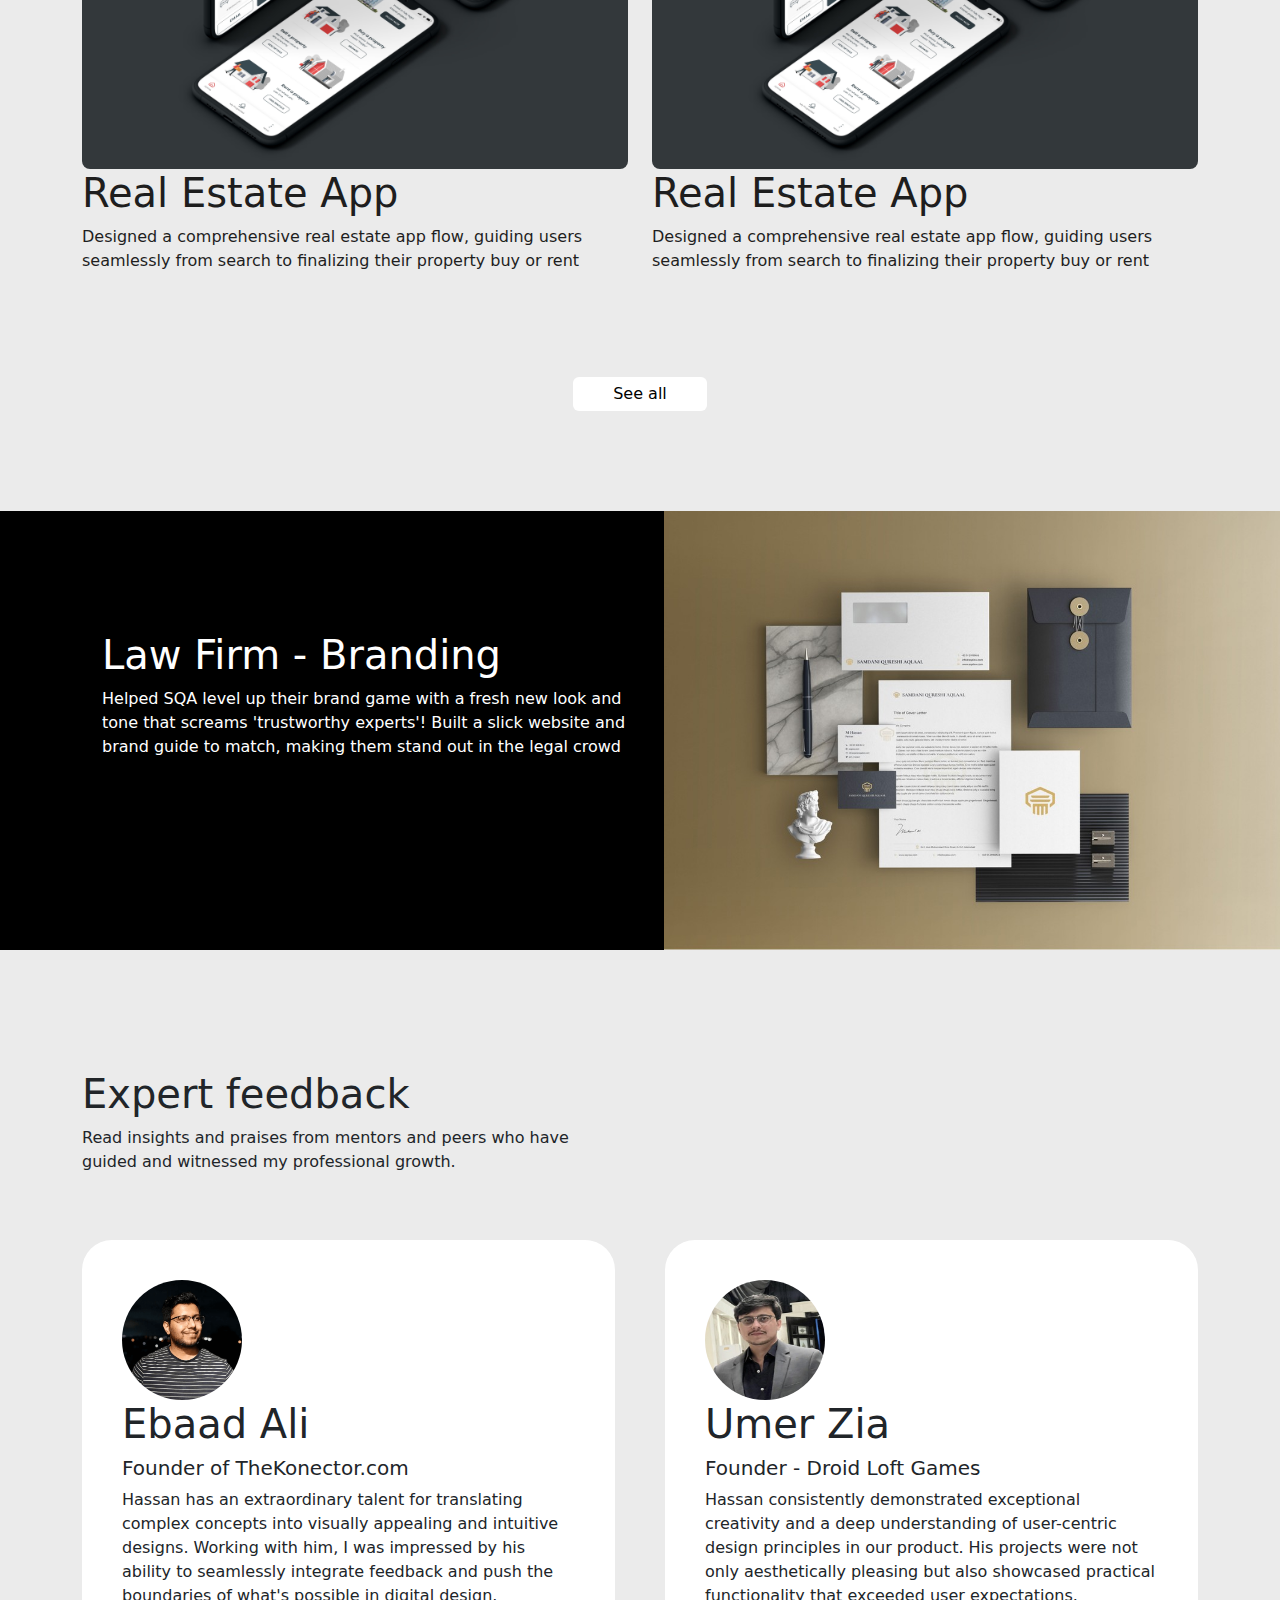
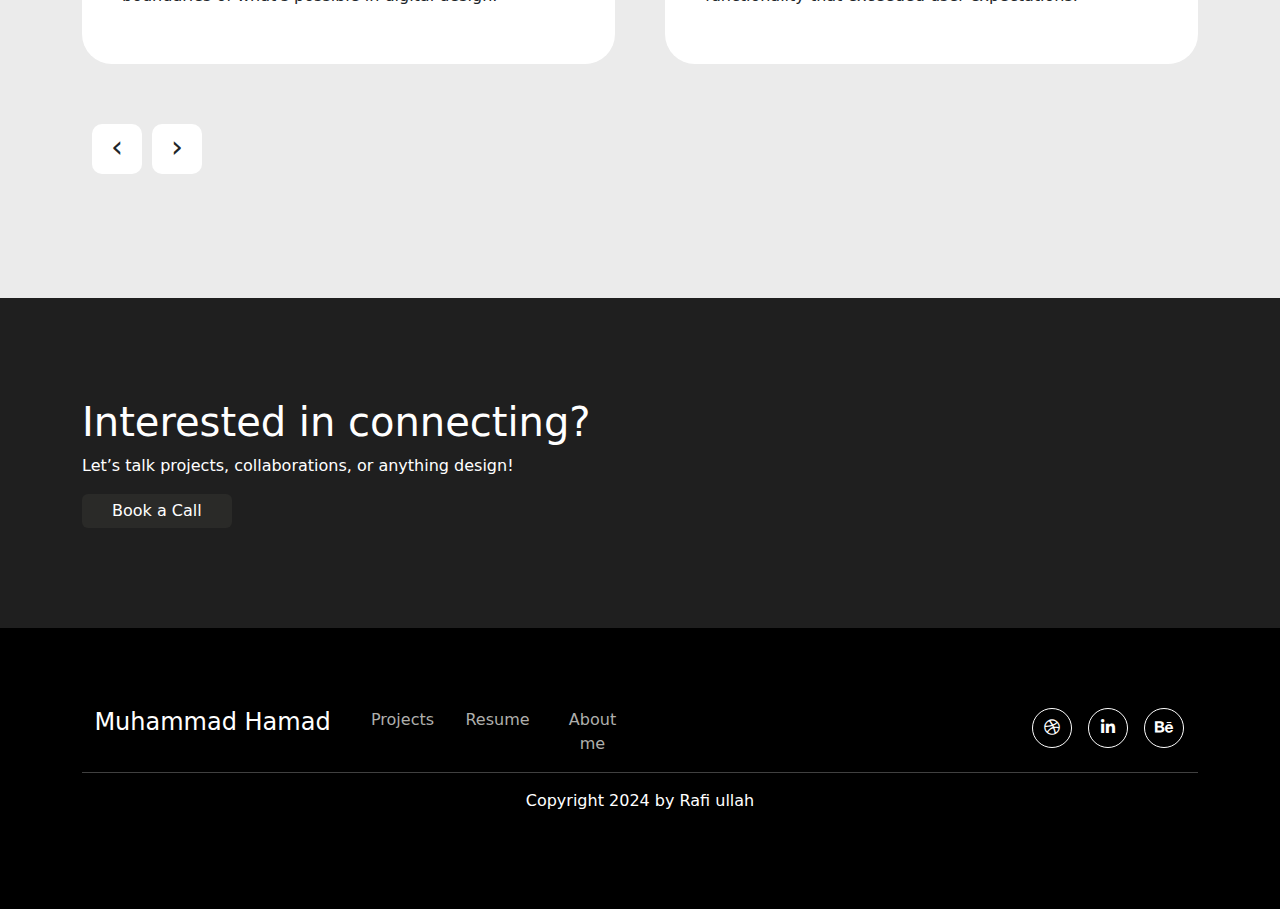
==== commit ed4481b7: "first commit" ====
--- a/index.html
+++ b/index.html
@@ -10,15 +10,12 @@
 
   <link rel="stylesheet" href="css/style.css">
 
-  <link rel="stylesheet" href="https://cdn.jsdelivr.net/npm/bootstrap@5.3.2/dist/css/bootstrap.min.css"
-    integrity="sha384-T3c6CoIi6uLrA9TneNEoa7RxnatzjcDSCmG1MXxSR1GAsXEV/Dwwykc2MPK8M2HN" crossorigin="anonymous">
-  <link rel="stylesheet" href="https://cdn.jsdelivr.net/npm/bootstrap-icons@1.11.1/font/bootstrap-icons.css"
-    integrity="sha384-4LISF5TTJX/fLmGSxO53rV4miRxdg84mZsxmO8Rx5jGtp/LbrixFETvWa5a6sESd" crossorigin="anonymous">
+  <link rel="stylesheet" href="https://cdn.jsdelivr.net/npm/bootstrap@5.3.2/dist/css/bootstrap.min.css">
+  <link rel="stylesheet" href="https://cdn.jsdelivr.net/npm/bootstrap-icons@1.11.1/font/bootstrap-icons.css">
   <link rel="stylesheet" href="https://cdnjs.cloudflare.com/ajax/libs/font-awesome/6.5.1/css/all.min.css">
 
 
-  <script src="https://code.jquery.com/jquery-3.7.1.slim.min.js"
-    integrity="sha256-kmHvs0B+OpCW5GVHUNjv9rOmY0IvSIRcf7zGUDTDQM8=" crossorigin="anonymous"></script>
+  <script src="https://code.jquery.com/jquery-3.7.1.slim.min.js"></script>
 
   <link rel="stylesheet" href="https://cdnjs.cloudflare.com/ajax/libs/OwlCarousel2/2.3.4/assets/owl.carousel.min.css">
   <link rel="stylesheet"
@@ -26,9 +23,7 @@
 
   <script src="https://cdnjs.cloudflare.com/ajax/libs/OwlCarousel2/2.3.4/owl.carousel.min.js"></script>
 
-  <script src="https://cdn.jsdelivr.net/npm/bootstrap@5.3.2/dist/js/bootstrap.bundle.min.js"
-    integrity="sha384-C6RzsynM9kWDrMNeT87bh95OGNyZPhcTNXj1NW7RuBCsyN/o0jlpcV8Qyq46cDfL"
-    crossorigin="anonymous"></script>
+  <script src="https://cdn.jsdelivr.net/npm/bootstrap@5.3.2/dist/js/bootstrap.bundle.min.js"></script>
 
 
 
@@ -205,253 +200,257 @@
                   </div>
                 </div>
               </div>
-              
+
             </div>
           </div>
         </div>
       </div>
     </div>
-    </div> <!--end of first container-fluid -->
-
-
-    <!-- ---------------------projects--------second---------    -->
-
-    <div class="container-fluid second">
-      <div class="container projects">
-        <div class="row">
-          <h1 class="project-h1">My Projects</h1>
-        </div>
-        <div class="row">
-          <p class="project-p">Explore my selected projects, showcasing my dedication to <br> innovative and
-            heartfelt
-            design.</p>
-        </div>
-        <div class="row">
-          <div class="col-12 col-sm-6 project-hover">
-            <img class="w-100 rounded" src="images/project-1.avif" alt="">
+  </div> <!--end of first container-fluid -->
+
+
+  <!-- ---------------------projects--------second---------    -->
+
+  <div class="container-fluid second">
+    <div class="container projects">
+      <div class="row">
+        <h1 class="project-h1">My Projects</h1>
+      </div>
+      <div class="row">
+        <p class="project-p">Explore my selected projects, showcasing my dedication to <br> innovative and heartfelt
+          design.</p>
+      </div>
+      <div class="row">
+        <div class="col-12 col-sm-6 project-hover">
+          <a href="projects.html">
+            <div class="project-image" style="background-image: url('images/project-1.avif');"></div>
             <h1>Real Estate App</h1>
-            <p>Designed a comprehensive real estate app flow, guiding users seamlessly from search to finalizing
-              their
+            <p>Designed a comprehensive real estate app flow, guiding users seamlessly from search to finalizing their
               property buy or rent</p>
             <button type="button" class="btn btn-link">See the Project</button>
-          </div>
-
-          <div class="col-12 col-sm-6 project-hover">
-            <img class="w-100 rounded" src="images/project-1.avif" alt="">
+          </a>
+        </div>
+
+        <div class="col-12 col-sm-6 project-hover">
+          <a href="projects.html">
+            <div class="project-image" style="background-image: url('images/project-1.avif');"></div>
             <h1>Real Estate App</h1>
-            <p>Designed a comprehensive real estate app flow, guiding users seamlessly from search to finalizing
-              their
+            <p>Designed a comprehensive real estate app flow, guiding users seamlessly from search to finalizing their
               property buy or rent</p>
             <button type="button" class="btn btn-link">See the Project</button>
+          </a>
+        </div>
+      </div>
+
+      <div class="row">
+        <div class="text-center">
+          <a href="projects.html">
+            <button type="button" class="btn btn-outline-primary see-all">See all</button>
+          </a>
+        </div>
+      </div>
+      
+    </div>
+  </div>
+
+
+
+
+  <!-- -------------------------------law-firm----------third----------- -->
+
+  <div class="container-fluid law-firm">
+
+
+    <div class="continer">
+
+      <div class="row">
+        <div class="col-12 col-lg-6 ">
+          <div class="law-firm-txt">
+            <h1>Law Firm - Branding</h1>
+            <p>Helped SQA level up their brand game with a fresh new look and tone that screams 'trustworthy
+              experts'!
+              Built a slick website and brand guide to match, making them stand out in the legal crowd</p>
           </div>
-
-        </div>
-        <div class="row">
-          <div class="text-center">
-            <a href="projects.html">
-              <button type="button" class="btn btn-outline-primary see-all">See all</button>
-            </a>
-            
-          </div>
-        </div>
-      </div>
-    </div>
-
-
-
-    <!-- -------------------------------law-firm----------third----------- -->
-
-    <div class="container-fluid law-firm">
-
-
-      <div class="continer">
-
-        <div class="row">
-          <div class="col-12 col-lg-6 ">
-            <div class="law-firm-txt">
-              <h1>Law Firm - Branding</h1>
-              <p>Helped SQA level up their brand game with a fresh new look and tone that screams 'trustworthy
-                experts'!
-                Built a slick website and brand guide to match, making them stand out in the legal crowd</p>
+        </div>
+
+        <div class="col-12 col-lg-6 ">
+          <img class="w-100" src="images/law-firm-img.jpg" alt="">
+        </div>
+
+      </div>
+    </div>
+  </div>
+
+
+
+  <!-- ----------------------expert-feedback---------fourth--------- -->
+
+  <div class="container-fluid expert-feedback">
+
+    <div class="container ">
+      <div class="row">
+        <h1>Expert feedback</h1>
+      </div>
+      <div class="row">
+        <p>Read insights and praises from mentors and peers who have <br> guided and witnessed my professional
+          growth.</p>
+      </div>
+    </div>
+
+
+    <div class="container">
+
+      <div class="testimonials-wrapper">
+        <div
+          class="testimonials testimonials-slider testimon-style-boxed testimon-columns-1 testimon-align-center ins-owl-carousel owl-carousel owl-loaded owl-drag">
+          <div class="owl-stage-outer owl-height" style="height: 534px;">
+            <div class="owl-stage"
+              style="transform: translate3d(0px, 0px, 0px); transition: all 0s ease 0s; width: 2278px;">
+              <div class="owl-item active" style="width: 569.5px;">
+
+                <div class="testimonial">
+                  <div class="testimonial-inner">
+                    <div class="testimonial-avatar">
+                      <img class="testimonial-avatar-image " src="images/person-1.png">
+                    </div>
+
+                    <div class="testimonial-content">
+                      <h1>Ebaad Ali</h1>
+                      <h5>Founder of TheKonector.com</h5>
+                      <p>Hassan has an extraordinary talent for translating complex concepts into visually
+                        appealing and intuitive designs. Working with him, I was impressed by his ability to
+                        seamlessly integrate feedback and push the boundaries of what's possible in digital
+                        design.</p>
+                    </div>
+
+                  </div>
+                </div>
+              </div>
+
+              <div class="owl-item active" style="width: 569.5px;">
+                <div class="testimonial">
+                  <div class="testimonial-inner">
+                    <div class="testimonial-avatar"><img class="testimonial-avatar-image" src="images/person-2.jpg">
+                    </div>
+
+                    <div class="testimonial-content">
+                      <h1>Umer Zia</h1>
+                      <h5>Founder - Droid Loft Games</h5>
+                      <p>Hassan consistently demonstrated exceptional creativity and a deep understanding of
+                        user-centric design principles in our product. His projects were not only aesthetically
+                        pleasing but also showcased practical functionality that exceeded user expectations.</p>
+                    </div>
+
+                  </div>
+                </div>
+              </div>
+
+
+              <div class="owl-item" style="width: 569.5px;">
+                <div class="testimonial">
+                  <div class="testimonial-inner">
+                    <div class="testimonial-avatar"><img class="testimonial-avatar-image " src="images/person-3.jpg">
+                    </div>
+
+                    <div class="testimonial-content">
+                      <h1>Altamash Shaban</h1>
+                      <h5>Senior UX/UI Designer at Graana</h5>
+                      <p>He impressed us with his dedication and innovative approach to UX/UI design. His
+                        commitment to user-centered principles significantly contributed to our project's success.
+                        His ability to quickly apply feedback and his passion for design trends mark him as a
+                        standout talent in the field.</p>
+                    </div>
+
+                  </div>
+                </div>
+              </div>
+
+
+              <div class="owl-item" style="width: 569.5px;">
+                <div class="testimonial">
+                  <div class="testimonial-inner">
+                    <div class="testimonial-avatar"><img class="testimonial-avatar-image" src="images/person-4.jpg">
+                    </div>
+
+                    <div class="testimonial-content">
+                      <h1>M. Hamza</h1>
+                      <h5>Head of Product at Graana</h5>
+                      <p>As the Head of Product, I have witnessed Hassan's remarkable growth as a designer. He has
+                        a keen eye for detail and a commendable dedication to his craft, which has set a high
+                        standard for his peers. Hassan's work is a testament to his potential in the design
+                        industry.</p>
+                    </div>
+
+                  </div>
+                </div>
+              </div>
             </div>
           </div>
 
-          <div class="col-12 col-lg-6 ">
-            <img class="w-100" src="images/law-firm-img.jpg" alt="">
+
+          <div class="owl-nav">
+            <div class="owl-prev disabled"></div>
+            <div class="owl-next"></div>
           </div>
 
         </div>
       </div>
     </div>
 
-
-
-    <!-- ----------------------expert-feedback---------fourth--------- -->
-
-    <div class="container-fluid expert-feedback">
-
-      <div class="container ">
-        <div class="row">
-          <h1>Expert feedback</h1>
-        </div>
-        <div class="row">
-          <p>Read insights and praises from mentors and peers who have <br> guided and witnessed my professional
-            growth.</p>
-        </div>
-      </div>
-
-
-      <div class="container">
-
-        <div class="testimonials-wrapper">
-          <div
-            class="testimonials testimonials-slider testimon-style-boxed testimon-columns-1 testimon-align-center ins-owl-carousel owl-carousel owl-loaded owl-drag">
-            <div class="owl-stage-outer owl-height" style="height: 534px;">
-              <div class="owl-stage"
-                style="transform: translate3d(0px, 0px, 0px); transition: all 0s ease 0s; width: 2278px;">
-                <div class="owl-item active" style="width: 569.5px;">
-
-                  <div class="testimonial">
-                    <div class="testimonial-inner">
-                      <div class="testimonial-avatar">
-                        <img class="testimonial-avatar-image " src="images/person-1.png">
-                      </div>
-
-                      <div class="testimonial-content">
-                        <h1>Ebaad Ali</h1>
-                        <h5>Founder of TheKonector.com</h5>
-                        <p>Hassan has an extraordinary talent for translating complex concepts into visually
-                          appealing and intuitive designs. Working with him, I was impressed by his ability to
-                          seamlessly integrate feedback and push the boundaries of what's possible in digital
-                          design.</p>
-                      </div>
-
-                    </div>
-                  </div>
-                </div>
-
-                <div class="owl-item active" style="width: 569.5px;">
-                  <div class="testimonial">
-                    <div class="testimonial-inner">
-                      <div class="testimonial-avatar"><img class="testimonial-avatar-image" src="images/person-2.jpg">
-                      </div>
-
-                      <div class="testimonial-content">
-                        <h1>Umer Zia</h1>
-                        <h5>Founder - Droid Loft Games</h5>
-                        <p>Hassan consistently demonstrated exceptional creativity and a deep understanding of
-                          user-centric design principles in our product. His projects were not only aesthetically
-                          pleasing but also showcased practical functionality that exceeded user expectations.</p>
-                      </div>
-
-                    </div>
-                  </div>
-                </div>
-
-
-                <div class="owl-item" style="width: 569.5px;">
-                  <div class="testimonial">
-                    <div class="testimonial-inner">
-                      <div class="testimonial-avatar"><img class="testimonial-avatar-image " src="images/person-3.jpg">
-                      </div>
-
-                      <div class="testimonial-content">
-                        <h1>Altamash Shaban</h1>
-                        <h5>Senior UX/UI Designer at Graana</h5>
-                        <p>He impressed us with his dedication and innovative approach to UX/UI design. His
-                          commitment to user-centered principles significantly contributed to our project's success.
-                          His ability to quickly apply feedback and his passion for design trends mark him as a
-                          standout talent in the field.</p>
-                      </div>
-
-                    </div>
-                  </div>
-                </div>
-
-
-                <div class="owl-item" style="width: 569.5px;">
-                  <div class="testimonial">
-                    <div class="testimonial-inner">
-                      <div class="testimonial-avatar"><img class="testimonial-avatar-image" src="images/person-4.jpg">
-                      </div>
-
-                      <div class="testimonial-content">
-                        <h1>M. Hamza</h1>
-                        <h5>Head of Product at Graana</h5>
-                        <p>As the Head of Product, I have witnessed Hassan's remarkable growth as a designer. He has
-                          a keen eye for detail and a commendable dedication to his craft, which has set a high
-                          standard for his peers. Hassan's work is a testament to his potential in the design
-                          industry.</p>
-                      </div>
-
-                    </div>
-                  </div>
-                </div>
-              </div>
-            </div>
-
-
-            <div class="owl-nav">
-              <div class="owl-prev disabled"></div>
-              <div class="owl-next"></div>
-            </div>
-
-          </div>
-        </div>
-      </div>
-
-    </div>
-
-    <!-- -------------------------connecting-------------------- -->
-
-    <div class="container-fluid connecting">
-      <div class="container">
-        <div class="row">
-          <h1>Interested in connecting? </h1>
-        </div>
-        <div class="row">
-          <p>Let’s talk projects, collaborations, or anything design!</p>
-        </div>
-        <div class="row">
-          <div class="col-8">
-            <button type="button" class="btn btn-primary connecting-button">Book a Call</button>
-          </div>
-        </div>
-      </div>
-    </div>
-
-
-    <!-- -------------------footer----------- -->
-
-    <footer class="footer">
-      <div class="container">
-        <div class="row text-center">
-          <div class="col-12 col-lg-3"><h4>Muhammad Hamad</h4></div>
-          <div class="col-12 col-lg-1"><a href="projects.html">Projects</a></div>
-          <div class="col-12 col-lg-1"><a href="Resume.html">Resume</a></div>
-          <div class="col-12 col-lg-1"><a href="About.html">About me</a></div>
-
-          <div class="col d-flex gap-3 offset-4 text-center">
-            <div class="social-icons"><i class="fa-brands fa-dribbble"></i></div>
-            <div class="social-icons"><i class="fa-brands fa-linkedin-in"></i></div>
-            <div class="social-icons"><i class="fa-brands fa-behance"></i></div>
-          </div>
-        </div>
-      </div>
-
-      <div class="container">
-        <div class="col-12">
-          <hr>
-      </div>
-      
-      </div>
-      <div class="text-center">
-        <p>Copyright 2024 by Rafi ullah</p>
-      </div>
-    </footer>
-    <!-- -------------------------javascript----------------------------- -->
-
-    <script src="js/custom.js"></script>
+  </div>
+
+  <!-- -------------------------connecting-------------------- -->
+
+  <div class="container-fluid connecting">
+    <div class="container">
+      <div class="row">
+        <h1>Interested in connecting? </h1>
+      </div>
+      <div class="row">
+        <p>Let’s talk projects, collaborations, or anything design!</p>
+      </div>
+      <div class="row">
+        <div class="col-8">
+          <button type="button" class="btn btn-primary connecting-button">Book a Call</button>
+        </div>
+      </div>
+    </div>
+  </div>
+
+
+  <!-- -------------------footer----------- -->
+
+  <footer class="footer">
+    <div class="container">
+      <div class="row text-center">
+        <div class="col-12 col-lg-3">
+          <h4>Muhammad Hamad</h4>
+        </div>
+        <div class="col-12 col-lg-1"><a href="projects.html">Projects</a></div>
+        <div class="col-12 col-lg-1"><a href="Resume.html">Resume</a></div>
+        <div class="col-12 col-lg-1"><a href="About.html">About me</a></div>
+
+        <div class="col d-flex gap-3 offset-4 text-center">
+          <div class="social-icons"><i class="fa-brands fa-dribbble"></i></div>
+          <div class="social-icons"><i class="fa-brands fa-linkedin-in"></i></div>
+          <div class="social-icons"><i class="fa-brands fa-behance"></i></div>
+        </div>
+      </div>
+    </div>
+
+    <div class="container">
+      <div class="col-12">
+        <hr>
+      </div>
+
+    </div>
+    <div class="text-center">
+      <p>Copyright 2024 by Rafi ullah</p>
+    </div>
+  </footer>
+  <!-- -------------------------javascript----------------------------- -->
+
+  <script src="js/custom.js"></script>
 
 
 </body>
--- a/css/style.css
+++ b/css/style.css
@@ -1,282 +1,283 @@
-.first{
-    background-color: #fff;
-    border-radius: 450px;
-    margin-bottom: 120px;
-    
-}
-.navbar{
-    background-color: #fff;
+.first {
+  background-color: #fff;
+  border-radius: 450px;
+  margin-bottom: 120px;
+}
+.navbar {
+  background-color: #fff;
+  color: black;
+  margin-top: 20px;
+  margin-bottom: 10px;
+  position: fixed;
+  top: 0;
+}
+.nav-item:active {
+  text-decoration: line-through;
+}
+.hero {
+  padding-top: 30px;
+}
+.hero-pic img {
+  height: 120px;
+  width: 120px;
+}
+.hero-h1 {
+  font-size: 3.5rem !important;
+  padding-top: 30px;
+  margin-bottom: 30px;
+}
+.hero-p {
+  font-size: 1.3rem !important;
+}
+.icons {
+  margin-bottom: 50px;
+  margin-top: 50px;
+}
+.social-icons {
+  height: 40px;
+  width: 40px;
+  text-align: center;
+  border: 1px solid;
+  border-radius: 50%;
+  .fa-brands {
+    margin-top: 10px;
+  }
+}
+.social-icons:hover {
+  background-color: black;
+  color: wheat;
+}
+
+#carousel-1576221792454 > div.owl-nav {
+  display: none;
+}
+#carousel-1576221792454 > div.owl-dots {
+  display: none;
+}
+.banners-carousel {
+  margin-bottom: 50px;
+}
+/* ---------------------second------------------- */
+.second {
+  background-color: rgb(235, 235, 235);
+}
+.projects {
+  padding-top: 90px;
+  padding-bottom: 100px;
+}
+.project-h1 {
+  font-size: 4rem;
+}
+.project-p {
+  font-size: 1.5rem;
+  margin-top: 20px;
+  margin-bottom: 20px;
+}
+.project-hover {
+  position: relative;
+  overflow: hidden;
+  .btn {
+    opacity: 0;
+    text-decoration: none;
     color: black;
+    overflow: hidden;
+  }
+  a{
+    text-decoration: none;
+    color: rgb(30, 30, 30);
+  }
+}
+
+.project-image {
+  width: 100%;
+  padding-top: 56.25%; /* 16:9 aspect ratio */
+  background-size: cover;
+  background-position: center;
+  border-radius: 8px;
+  transition: background-size 1s ease;
+  height: 400px;
+}
+
+.project-hover:hover .project-image {
+  background-size: 120%;
+}
+
+.project-hover:hover {
+  .btn {
+    opacity: 1;
+  }
+}
+.see-all {
+  margin-top: 50px;
+  padding: 5px 40px 5px 40px !important;
+  background-color: #fff !important;
+  color: black !important;
+  border: none !important;
+}
+.see-all:hover {
+  background-color: black !important;
+  color: white !important;
+}
+
+/* ----------------------------law firm--------third------------ */
+
+.law-firm {
+  background-color: black;
+  color: #fff;
+}
+.law-firm-txt {
+  margin-left: 90px;
+  padding-top: 120px;
+}
+body > div.container-fluid.law-firm > div > div > div:nth-child(2) > img {
+  margin-left: 12px;
+  height: 100%;
+}
+
+/* -------------------expert-feedback----------fourth----------- */
+
+.expert-feedback {
+  padding-top: 120px;
+  padding-bottom: 100px;
+  background-color: rgb(235, 235, 235);
+}
+
+/* ---------------testimonial------------------ */
+
+.testimonial {
+  margin-top: 50px;
+}
+.testimonial-inner {
+  background-color: #fff;
+  padding: 40px;
+  border-radius: 30px;
+}
+.testimonial-avatar-image {
+  width: 120px !important;
+  height: 120px;
+  border-radius: 50%;
+}
+.owl-prev span,
+.owl-next span {
+  display: block;
+  width: 50px;
+  height: 50px;
+  background-color: #fff;
+  text-align: center;
+  font-size: 30px;
+  border-radius: 10px;
+  margin-left: 10px;
+}
+
+/* --------------------connecting------------ */
+
+.connecting {
+  background-color: rgb(31, 31, 31);
+  color: white;
+  padding: 100px;
+}
+.connecting-button {
+  background-color: rgb(42, 42, 40) !important;
+  border: none !important;
+  padding: 5px 30px 5px 30px !important;
+}
+
+/* --------------------footer--------------- */
+
+.footer {
+  background-color: black;
+  color: #fff;
+  padding-top: 80px;
+  padding-bottom: 80px;
+  a {
+    text-decoration: none;
+    color: #afafac;
+  }
+  a:hover {
+    color: #fff;
+  }
+}
+
+/* ---------------------Resume page---------------------- */
+
+.resume-back {
+  background-color: rgb(235, 235, 235);
+}
+.resume > div {
+  padding: 60px;
+}
+body > div.container-fluid.resume-back-1 > div > div > div:nth-child(1) > h1 {
+  font-size: 60px;
+}
+body > div.container-fluid.resume-back-1 > div > div > div:nth-child(2) > p {
+  font-size: 30px;
+  margin-top: 20px;
+  margin-bottom: 20px;
+}
+
+.resume-back-1 {
+  border-radius: 50px;
+  position: relative;
+  top: 40px;
+  z-index: 11;
+  background-color: #fff;
+}
+
+.resume-detail {
+  padding-top: 50px;
+  ul {
     margin-top: 20px;
-    margin-bottom: 10px;
-    position: fixed;
-    top: 0;
-}
-.nav-item:active{
-    text-decoration: line-through;
-}
-.hero{
-    padding-top: 30px;
-}
-.hero-pic img{
-    height: 120px;
-    width: 120px;
-}
-.hero-h1{
-    font-size: 3.5rem !important;
-    padding-top: 30px;
-    margin-bottom: 30px;
-}
-.hero-p{
-    font-size: 1.3rem !important;
-}
-.icons{
-    margin-bottom: 50px;
-    margin-top: 50px;
-}
-.social-icons{
-    height: 40px;
-    width: 40px;
-    text-align: center;
-    border: 1px solid;
-    border-radius: 50%;
-    .fa-brands{
-        margin-top: 10px;
+    li {
+      font-size: 20px;
+      margin-bottom: 10px;
+      span {
+        font-weight: 700;
+      }
     }
-}
-.social-icons:hover{
-    background-color: black;
-    color: wheat;
-}
-
-#carousel-1576221792454 > div.owl-nav{
-    display: none;
-}
-#carousel-1576221792454 > div.owl-dots{
-    display: none;
-}
-.banners-carousel{
-    margin-bottom: 50px;
-}
-/* ---------------------second------------------- */
-.second{
-    background-color: rgb(235, 235, 235);
-}
-.projects{
-    padding-top: 90px;
-    padding-bottom: 100px;
-}
-.project-h1{
-    font-size: 4rem;
-}
-.project-p{
-    font-size: 1.5rem;
-    margin-top: 20px;
-    margin-bottom: 20px;
-}
-.project-hover{
-    .btn{
-       opacity: 0;
-        text-decoration: none;
-        color: black;
-    }
-    img{
-        opacity: 0.5;
-    }
-}
-
-.project-hover:hover{
-    img{
-        opacity: 2;
-    }
-    .btn{
-       opacity: 1;
-    }
-}
-.see-all{
-    margin-top: 50px;
-    padding: 5px 40px 5px 40px !important;
-    background-color: #fff !important;
-    color: black !important;
-    border: none !important;
-}
-.see-all:hover{
-    background-color: black !important;
-    color: white !important;
-
-}
-
-
-
-/* ----------------------------law firm--------third------------ */
-
-.law-firm{
-background-color: black;
-color: #fff;
-}
-.law-firm-txt{
-   margin-left: 90px;
-   padding-top: 120px;
-}
-body > div.container-fluid.law-firm > div > div > div:nth-child(2) > img{
-    margin-left: 12px;
-    height: 100%;
-}
-
-/* -------------------expert-feedback----------fourth----------- */
-
-.expert-feedback{
-    padding-top: 120px;
-    padding-bottom: 100px;
-    background-color: rgb(235, 235, 235);
-}
-
-
-
-/* ---------------testimonial------------------ */
-
-.testimonial{
-    margin-top: 50px;
-}
-.testimonial-inner{
-    background-color: #fff;
-    padding: 40px;
-    border-radius: 30px;
-}
-.testimonial-avatar-image{
-    width: 120px !important;
-    height: 120px;
-    border-radius: 50%;
-}
-.owl-prev span,.owl-next span{
-    display: block;
-    width: 50px;
-    height: 50px;
-    background-color: #fff;
-    text-align: center;
-    font-size: 30px;
-    border-radius: 10px;
-    margin-left: 10px;
-}
-
-
-
-/* --------------------connecting------------ */
-
-.connecting{
-    background-color: rgb(31, 31, 31);
-    color: white;
-    padding: 100px;
-}
-.connecting-button{
-    background-color: rgb(42, 42, 40) !important;
-    border: none !important;
-    padding: 5px 30px 5px 30px !important;
-}
-
-/* --------------------footer--------------- */
-
-.footer{
-    background-color: black;
-    color: #fff;
-    padding-top: 80px;
-    padding-bottom: 80px;
-    a{
-        text-decoration: none;
-        color: #afafac;
-    }
-    a:hover{
-        color: #fff;
-    }
-}
-
-
-
-/* ---------------------Resume page---------------------- */
-
-.resume-back{
-    background-color: rgb(235, 235, 235);
-}
-.resume>div{
-   padding: 60px;
-}
-body > div.container-fluid.resume-back-1 > div > div > div:nth-child(1) > h1{
-    font-size: 60px;
-}
-body > div.container-fluid.resume-back-1 > div > div > div:nth-child(2) > p{
-    font-size: 30px;
-    margin-top: 20px;
-    margin-bottom: 20px;
-}
-
-.resume-back-1{
-    border-radius: 50px;
-    position: relative;
-    top: 40px;
-    z-index: 11;
-    background-color: #fff;
-}
-
-.resume-detail{
-    padding-top: 50px;
-    ul{
-        margin-top: 20px;
-        li{
-            font-size: 20px;
-            margin-bottom: 10px;
-            span{
-                font-weight: 700;
-            }
-        }
-    }
-}
-
+  }
+}
 
 /* ------------------------about page------------------- */
 
-.about-back{
-    background-color: rgb(235, 235, 235);
-    padding-top: 120px;
-    padding-bottom: 150px;
-}
-.about-back-1{
-    border-radius: 50px;
-    position: relative;
-    top: 30px;
-    z-index: 11;
-    background-color: #fff;
-    padding-bottom: 120px;
-}
-
-
-
-
+.about-back {
+  background-color: rgb(235, 235, 235);
+  padding-top: 120px;
+  padding-bottom: 150px;
+}
+.about-back-1 {
+  border-radius: 50px;
+  position: relative;
+  top: 30px;
+  z-index: 11;
+  background-color: #fff;
+  padding-bottom: 120px;
+}
 
 /* --------------------------media query-------------------- */
 
 @media only screen and (max-width: 600px) {
-   .hero-h1{
+  .hero-h1 {
     font-size: 36px !important;
-   }
-   body > div.container-fluid.law-firm > div > div > div:nth-child(2) > img{
+  }
+  body > div.container-fluid.law-firm > div > div > div:nth-child(2) > img {
     margin-right: 12px !important;
-}
-.law-firm-txt{
+  }
+  .law-firm-txt {
     margin-left: 30px !important;
     padding-top: 60px !important;
     padding-bottom: 20px !important;
- }
-
- /* ----------------resume----------------- */
-
- .resume>div{
+  }
+
+  /* ----------------resume----------------- */
+
+  .resume > div {
     padding: 25px !important;
- }
-
- body > div.container-fluid.resume-back-1 > div > div > div:nth-child(1) > h1{
+  }
+
+  body > div.container-fluid.resume-back-1 > div > div > div:nth-child(1) > h1 {
     font-size: 40px !important;
-}
-body > div.container-fluid.resume-back-1 > div > div > div:nth-child(2) > p{
+  }
+  body > div.container-fluid.resume-back-1 > div > div > div:nth-child(2) > p {
     font-size: 20px !important;
-}
-  }+  }
+}
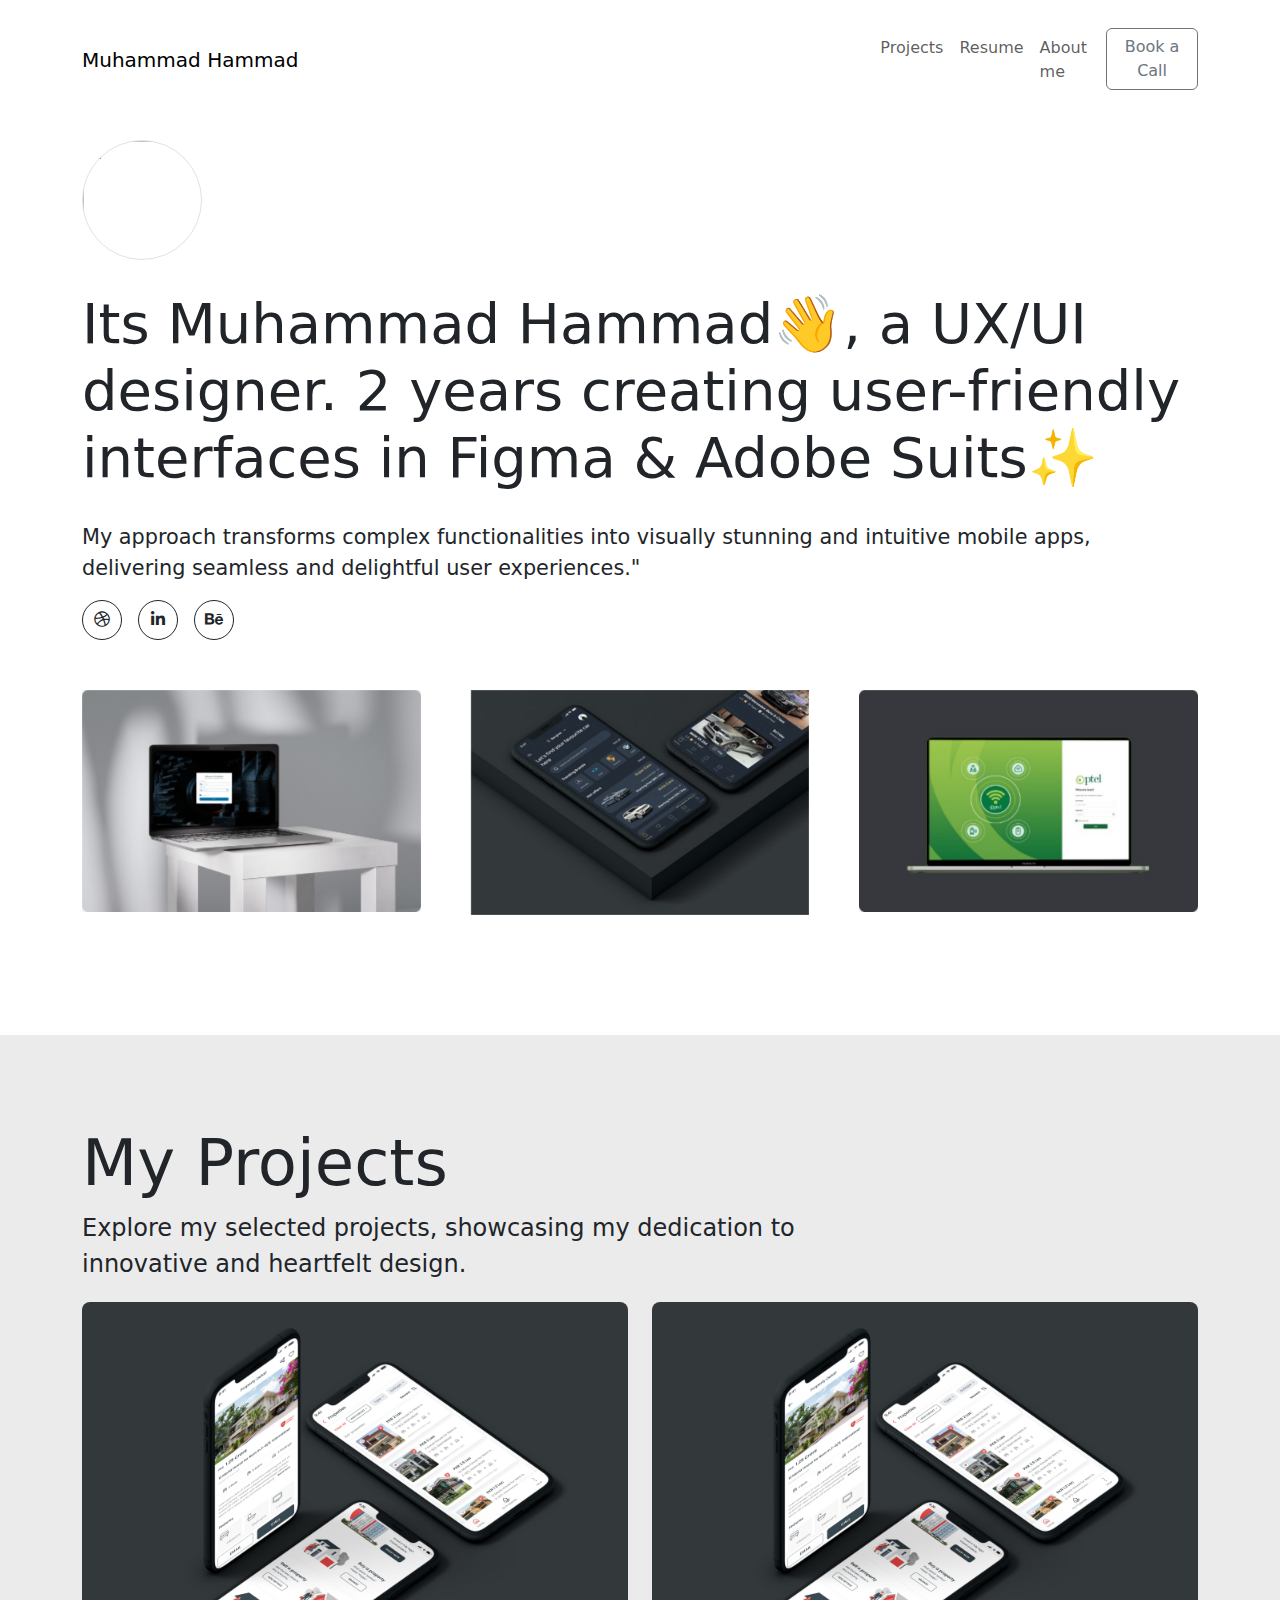
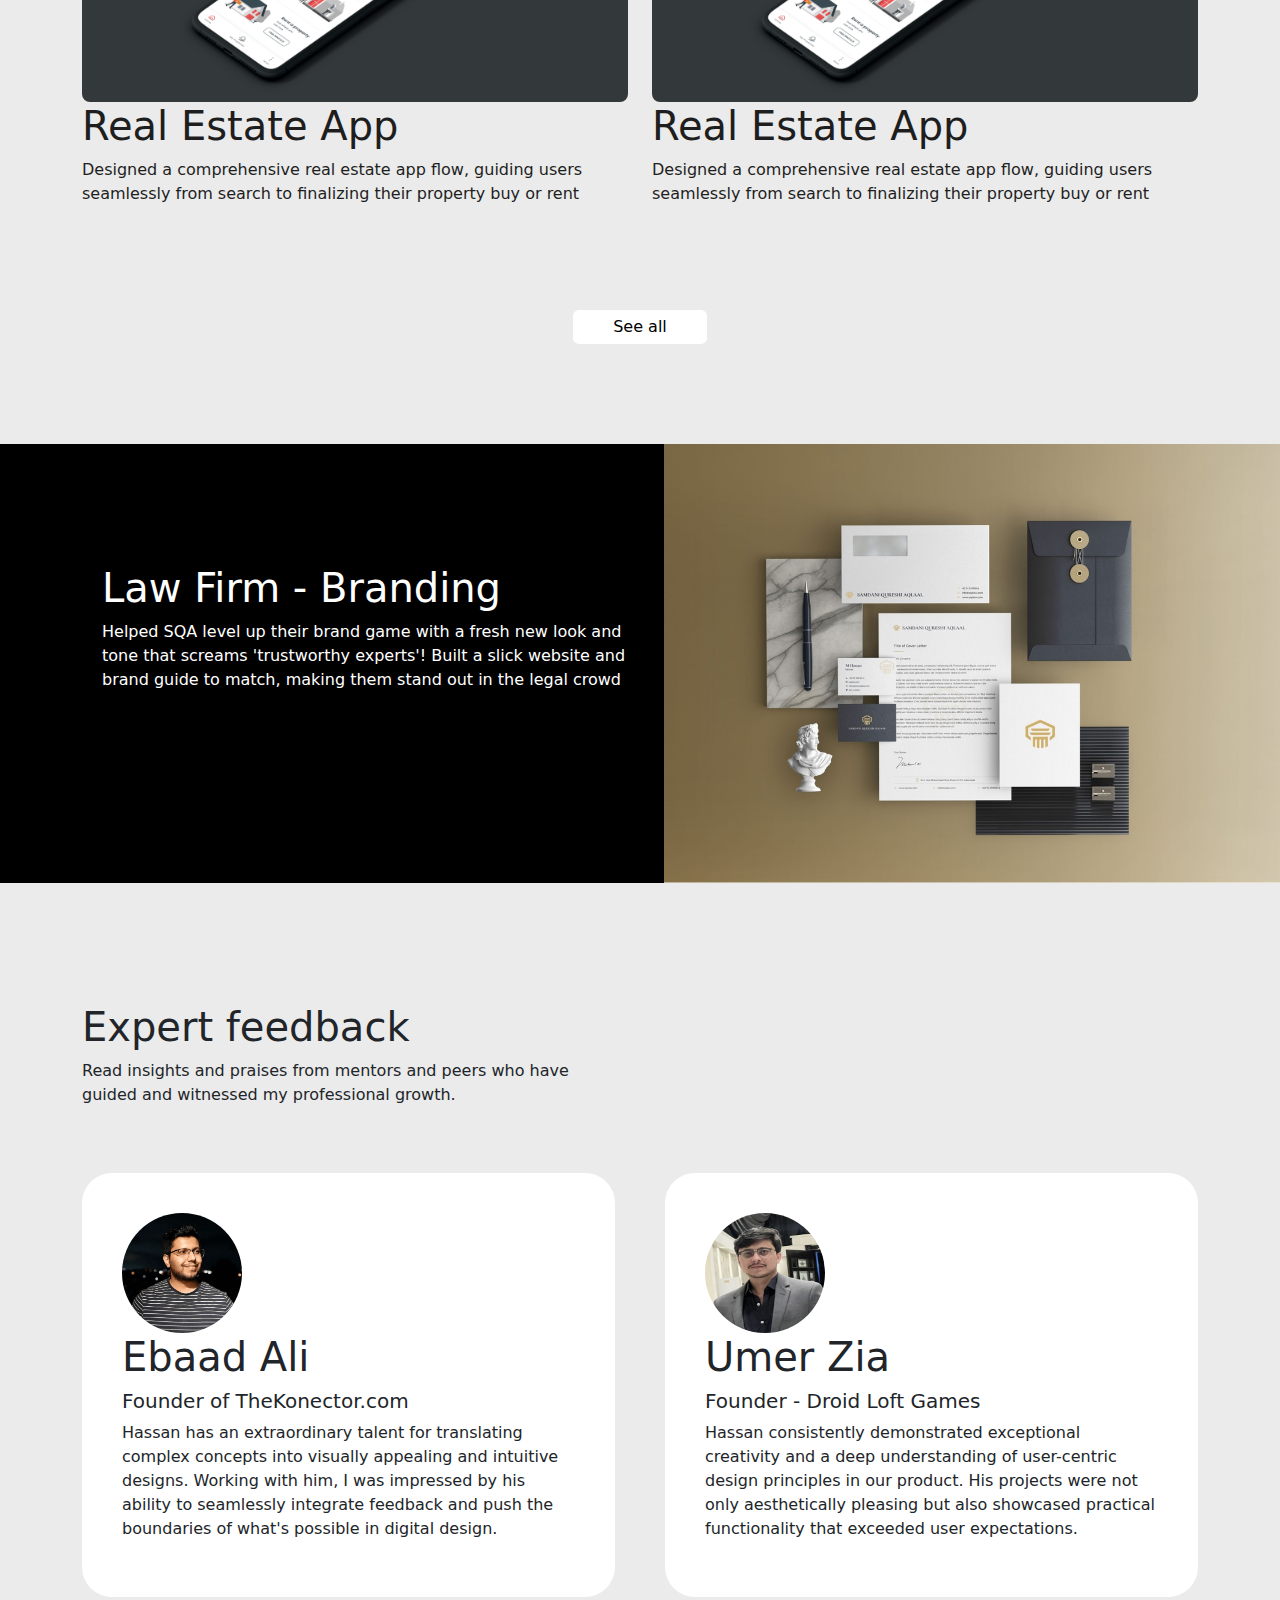
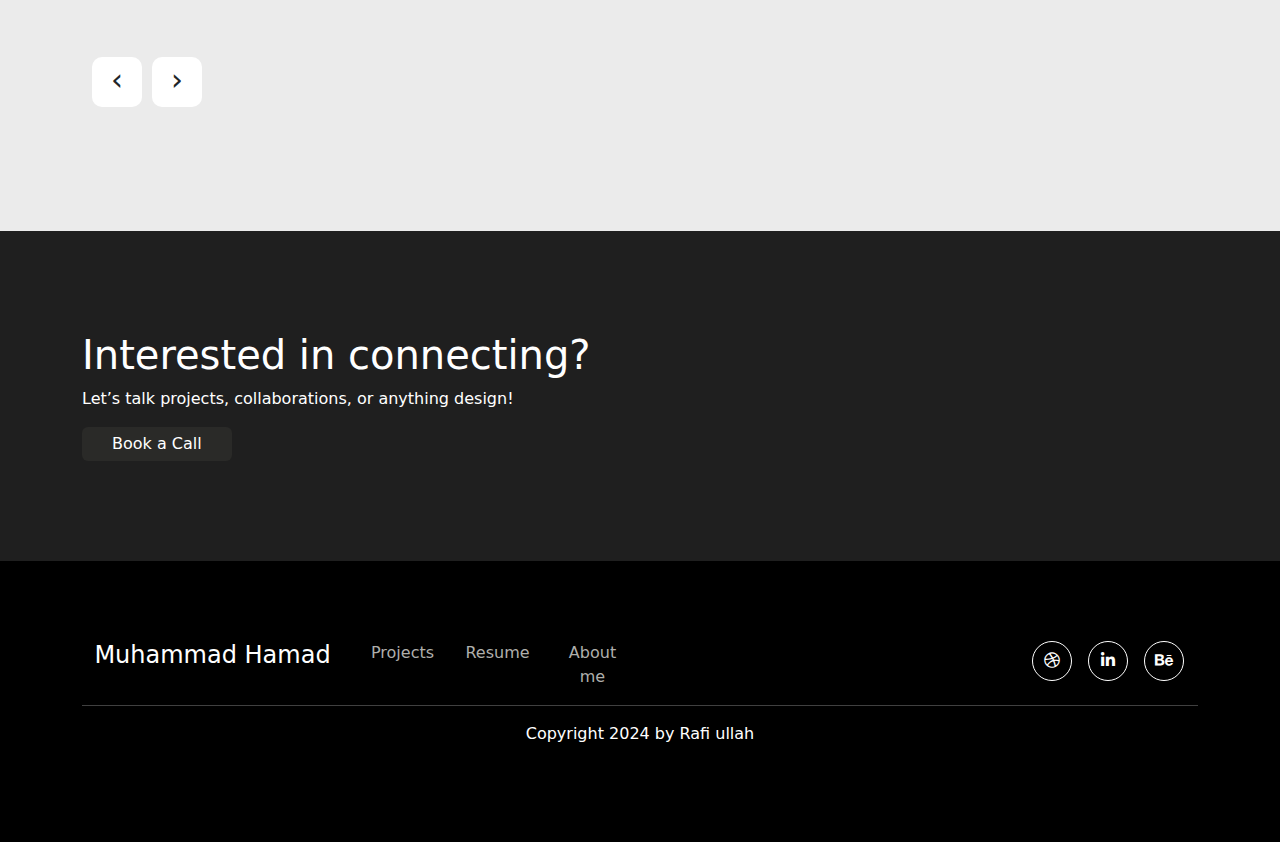
==== commit 42fa638b: "first commit" ====
--- a/index.html
+++ b/index.html
@@ -59,18 +59,17 @@
     <div class="container hero">
       <div class="row ml-20">
         <div class="col-3 hero-pic">
-          <img class="rounded-circle border" src="images/hero.png" alt="">
-        </div>
-      </div>
-      <div class="row">
-        <h1 class="hero-h1">Its Muhammad Hassan👋, a UX/UI designer. 7+ years creating user-friendly interfaces in Figma
-          & Adobe Suits✨
+         <img class="rounded-circle border" src="images/hero.PNG" alt="">
+        </div>
+      </div>
+      <div class="row">
+        <h1 class="hero-h1">Its Muhammad Hammad👋, a UX/UI 
+          designer. 2 years creating user-friendly 
+          interfaces in Figma & Adobe Suits✨
         </h1>
       </div>
       <div class="row">
-        <p class="hero-p">Leveraging insights in user psychology and aesthetics, my approach enhances functionality with
-          visual elegance,
-          further enriching the sleek, user-friendly mobile apps I specialize in.</p>
+        <p class="hero-p">My approach transforms complex functionalities into visually stunning and intuitive mobile apps, delivering seamless and delightful user experiences."</p>
       </div>
       <div class="row">
         <div class="icons d-flex gap-3">
@@ -452,6 +451,51 @@
 
   <script src="js/custom.js"></script>
 
+  <script>
+    
+$(document).ready(function () {
+  var owl = $('.banners-carousel-wrapper');
+
+  owl.owlCarousel({
+    items: 3, // Show 3 items per slide
+    loop: true,
+    margin: 50,
+    autoplay: true, // Enable autoplay
+    autoplayTimeout: 1000, // Very short interval for continuous movement
+    autoplaySpeed: 500, // Autoplay speed in milliseconds (4 seconds)
+    smartSpeed: 1, // Smooth transition speed (2 seconds)
+    responsiveClass: true,
+    responsive: {
+      0: {
+        items: 1, // Show 1 item per slide on mobile
+        nav: true
+      },
+      800: {
+        items: 2, // Show 2 items per slide on tablets
+        nav: false
+      },
+      992: {
+        items: 3, // Show 3 items per slide on laptops
+        nav: false,
+        loop: true
+      }
+    }
+  });
+
+  // Adjust speed on hover
+  owl.on('mouseover', function () {
+      owl.trigger('stop.owl.autoplay'); // Stop autoplay
+      owl.trigger('play.owl.autoplay', [1000000]); // Slow down autoplay speed
+  });
+
+  owl.on('mouseout', function () {
+      owl.trigger('stop.owl.autoplay'); // Stop autoplay
+      owl.trigger('play.owl.autoplay', [1000]); // Resume continuous autoplay speed
+  });
+});
+
+  </script>
+
 
 </body>
 
--- a/css/style.css
+++ b/css/style.css
@@ -57,6 +57,7 @@
 .banners-carousel {
   margin-bottom: 50px;
 }
+
 /* ---------------------second------------------- */
 .second {
   background-color: rgb(235, 235, 235);
